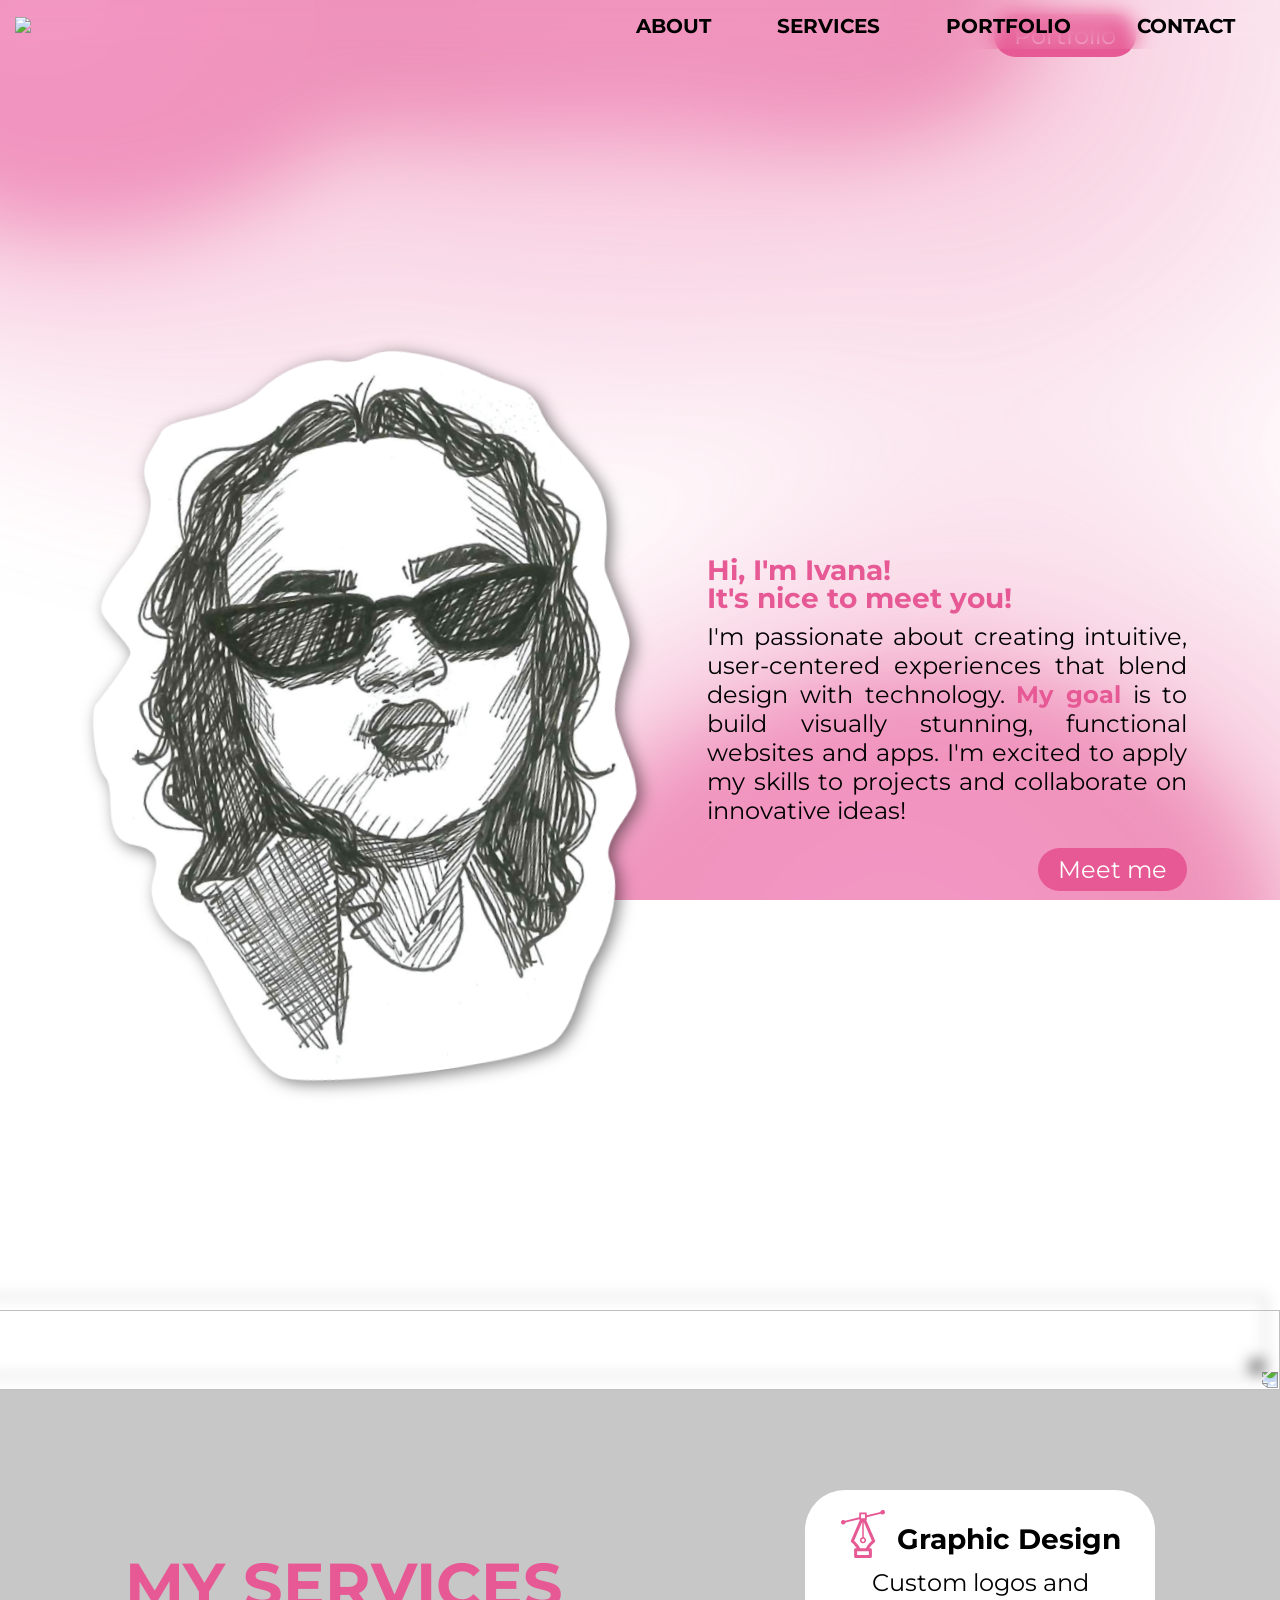
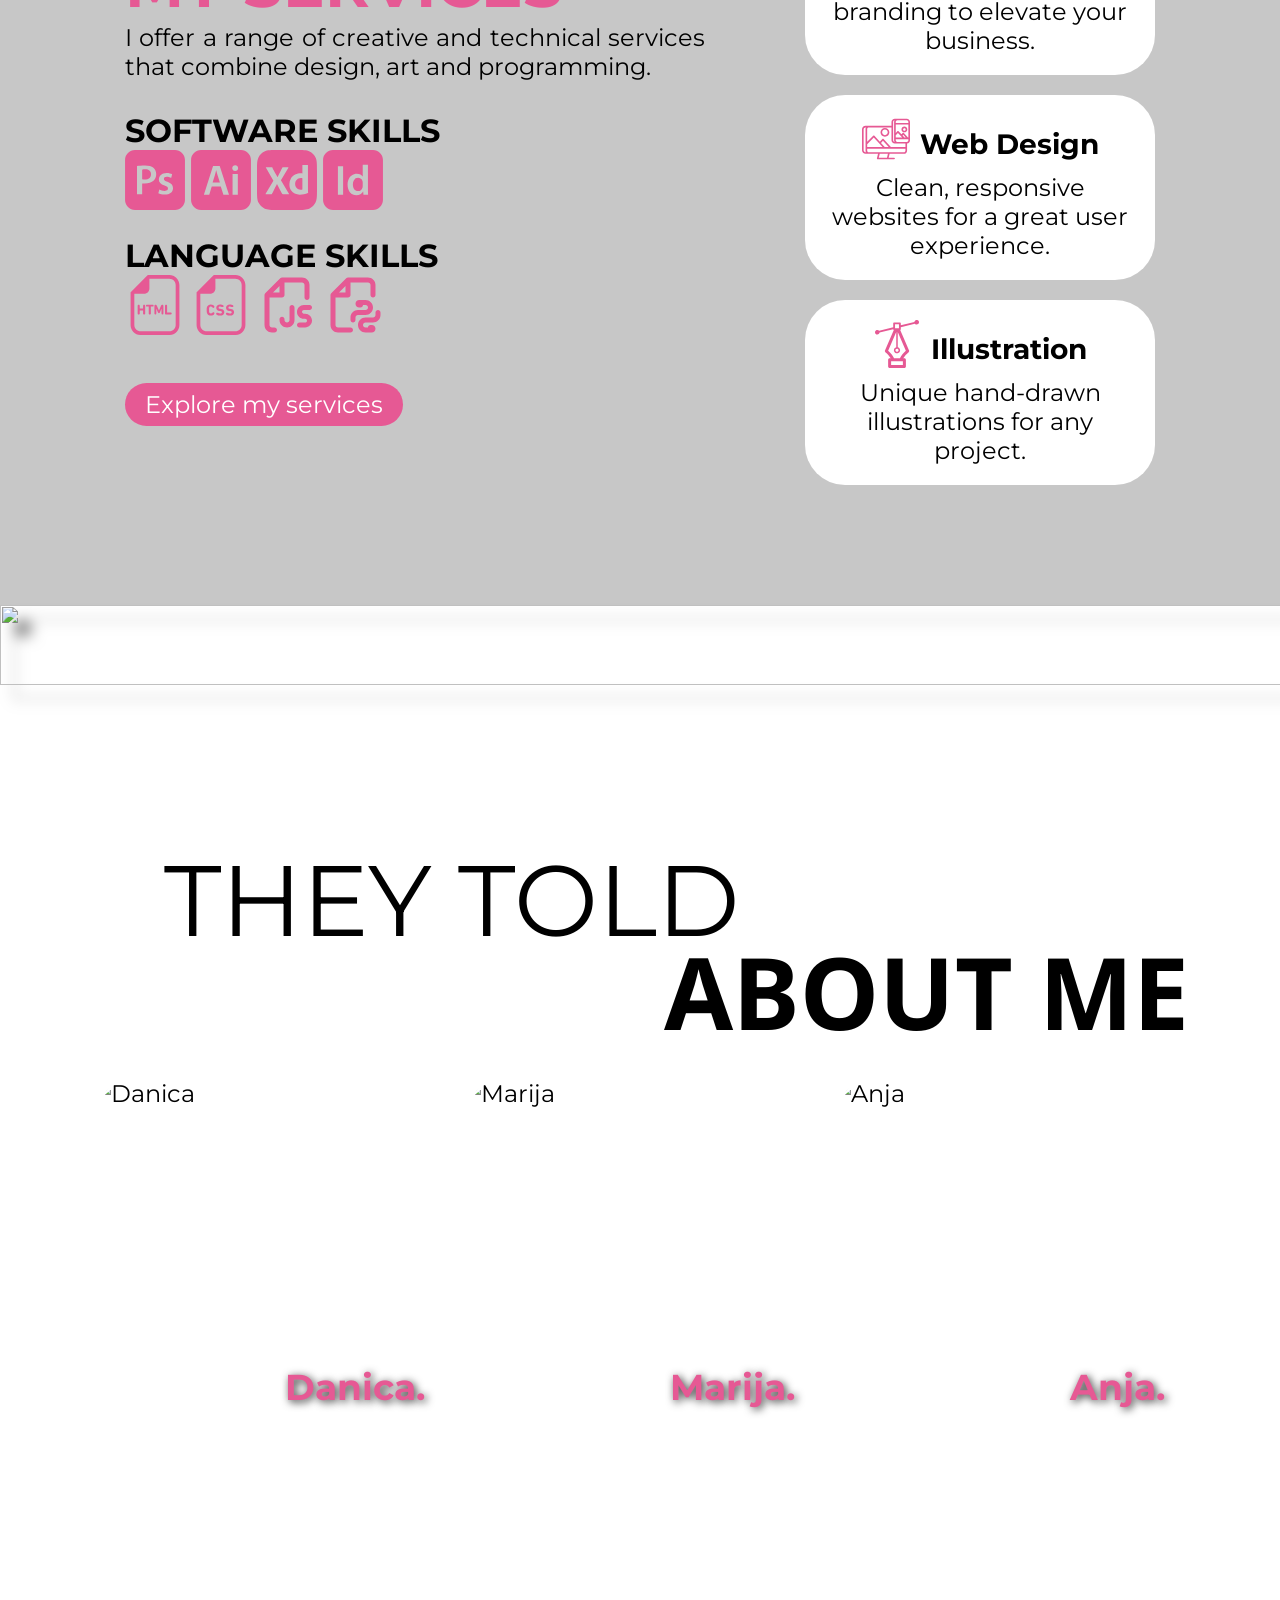
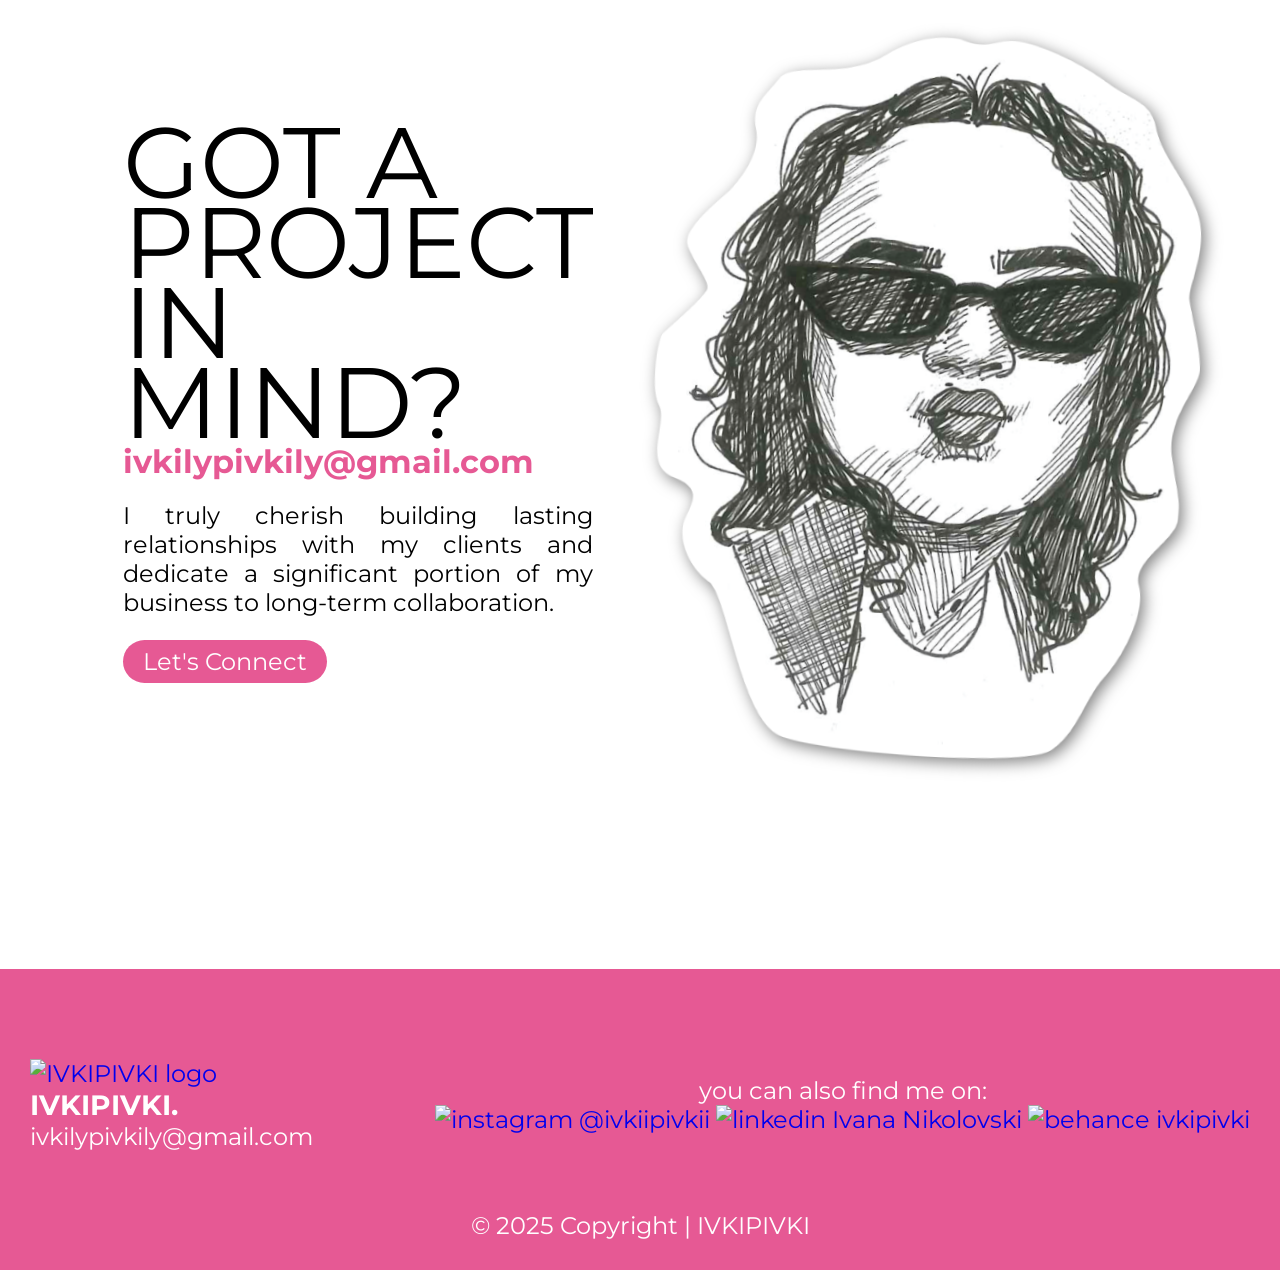
==== index.html @ 28e64dec "Initial commit" ====
<!DOCTYPE html>
<html lang="en">
    <head>
        <meta charset="UTF-8">
        <meta name="viewport" content="width=device-width, initial-scale=1.0">
        <title>IVKIPIVKI.</title>
        <link rel="icon" href="Slike/Logo/Logo1.png" type="image/x-icon">
        <link rel="stylesheet" type="text/css" href="style.css">
    </head>
    <body>
        <div class="gradient-bg">
            <svg xmlns="http://www.w3.org/2000/svg">
                <defs>
                    <filter id="goo">
                        <feGaussianBlur in="SourceGraphic" stdDeviation="10" result="blur"/>
                        <feColorMatrix in="blur" values="1 0 0 0 0  0 1 0 0 0  0 0 1 0 0  0 0 0 18 -8" result="goo"/>
                        <feBlend in="SourceGraphic" in2="goo"/>
                    </filter>
                </defs>
            </svg>
            <div class="gradients-container">
                <div class="g1"></div>
                <div class="g2"></div>
                <div class="g3"></div>
                <div class="g4"></div>
                <div class="interactive"></div>
            </div>
        </div>

        <header class="header-wrapper">
    <div class="header">
        <div class="header-logo">
            <a href="index.html"><img src="Slike/LOGO/Logo1.png"></a>
        </div>

        <nav>
            <div class="hide-wrapper">
                <a href="about.html">About</a>
                <a href="services.html">Services</a>
                <a href="portfolio.html">Portfolio</a>
                <a href="contact.html">Contact</a>
            </div>

            <button id="menu-button" onclick="showNav()">
                <img src="Slike/Icon/burger.svg">
            </button>

            <div class="menu" id="menu">
                <a href="about.html">About</a>
                <a href="services.html">Services</a>
                <a href="portfolio.html">Portfolio</a>
                <a href="contact.html">Contact</a>
            </div>
        </nav>
    </div>
</header>

        <main>
            <div id="hero-wrapper">
                <video autoplay muted playsinline src="Slike/HERO/ivkipivkiAnimacija.webm" id="desktopVideo"></video>
                <video autoplay muted playsinline src="Slike/HERO/MobVersion.webm" id="MobileVideo"></video>
                <div class="hero-text">
                    <p>Designer by day, debugger by night.<br>I make things look fabulous and work even better.</p>
                    <a href="portfolio.html" class="button">Portfolio</a>
                </div>
            </div>

            <div id="about-wrapper">
                <div class="about-image">
                    <img src="Slike/ivkipivki.png" alt="IVKIPIVKI illustration">
                </div>
                <div class="about-text-button">
                    <div class="about-text">
                        <h2>Hi, I'm Ivana!<br>It's nice to meet you!</h2>
                        <p>I'm passionate about creating intuitive, user-centered experiences that blend design with technology.
                            <b style="color:#E65994;">My goal</b> is to build visually stunning, functional websites and apps.
                            I'm excited to apply my skills to projects and collaborate on innovative ideas!</p>
                    </div>
                    <a href="about.html" class="button">Meet me</a>
                </div>
            </div>

            <div class="wave-top-wrapper">
                <div class="wave-top">
                    <img src="Slike/HOME/wave.svg">
                </div>
            </div>

            <div id="services-wrapper">
                <div class="services-description">
                    <div class="services-text">
                        <h2>My services</h2>
                        <p>I offer a range of creative and technical services that combine design, art and programming.</p>
                        <div class="Rwd-wrapper">
                            <div class="services-software">
                            <h3>Software skills</h3>
                                <img src="Slike/Icon/ps.svg" alt="Adobe Photoshop">
                                <img src="Slike/Icon/ai.svg" alt="Adobe Illustrator">
                                <img src="Slike/Icon/Xd.svg" alt="Adobe Xd">
                                <img src="Slike/Icon/indd.svg" alt="Adobe InDesign">
                            </div>
                            <div class="services-language"> 
                                <h3>Language skills</h3>
                                <img src="Slike/Icon/html.svg" alt="HTML5">
                                <img src="Slike/Icon/css.svg" alt="CSS3">
                                <img src="Slike/Icon/js.svg" alt="JavaScript">
                                <img src="Slike/Icon/py.svg" alt="Python">
                            </div>
                        </div>  
                        <br>
                        <a href="services.html" class="button">Explore my services</a>
                    </div>

                    <div class="services-cards">
                        <div class="services-item">
                            <div class="services-content">
                                <img src="Slike/Icon/pentool.svg" alt="Graphic Design">
                                <h3>Graphic Design</h3>
                            </div>
                            <p>Custom logos and branding to elevate your business.</p>
                        </div>

                        <div class="services-item">
                            <div class="services-content">
                                <img src="Slike/Icon/ui-ux.svg"  alt="WEB Design">
                                <h3>Web Design</h3>
                            </div>
                            <p>Clean, responsive websites for a great user experience.</p>
                        </div>

                        <div class="services-item">
                            <div class="services-content">
                                <img src="Slike/Icon/pentool.svg" alt="Illustrations">
                                <h3>Illustration</h3>
                            </div>
                            <p>Unique hand-drawn illustrations for any project.</p>
                        </div>
                    </div>
                </div>
            </div>

            <div class="wave-bottom-wrapper">
                <div class="wave-bottom">
                    <img src="Slike/HOME/wave.svg">
                </div>
            </div>        

            <div id="told-wrapper">
                    <h1>They told<br><span>about me</span></h1>
                    
                    <div class="told-card-container">
                        <div class="card">
                            <img src="Slike/HOME/told sekcija/Danica.jpg" alt="Danica">
                            <div class="card-text">
                                <p>Ivana has collaborated with me on various projects, and I can 
                                    confidently say that she is an equally wonderful artist and colleague. 
                                    She is talented and imaginative, always able to accurately read 
                                    a given situation and audience to present the best conceptual 
                                    solution, meeting all set criteria. From the very beginning, 
                                    she has been productive, flexible, and puncrual, and I would 
                                    highly recommend her as a partner to anyone!
                                </p>
                                <h2>Danica.</h2>
                            </div>
                        </div>

                        <div class="card">
                            <img src="Slike/HOME/told sekcija/Marija.jpg" alt="Marija">
                            <div class="card-text">
                                <p>Working with Ivana is an exceptional experience. Her ability to 
                                    clarify ideas, stay organized, and support the team at all 
                                    times has made the collaboration very productive and inspiring. 
                                    She is always ready to offer creative solutions and motivate 
                                    others to give their best. Her dedication and efficiency make 
                                    her an excellent partner for any project.
                                </p>
                                <h2>Marija.</h2>
                            </div>
                        </div>

                        <div class="card">
                            <img src="Slike/HOME/told sekcija/Anja.jpg" alt="Anja">
                            <div class="card-text">
                                <p>Working with Ivana is always a pleasure. Her creativity, expertise, 
                                    and ability to quickly solve challenges make her an invaluable member 
                                    of any team. Ivana is highly organized, efficient, and always brings 
                                    innovative ideas that enhance projects. Additionally, her team spirit 
                                    and positive energy make collaborating with her both enjoyable and 
                                    productive. I highly recommend her as a colleague and collaborator!
                                </p>
                                <h2>Anja.</h2>
                            </div>
                        </div>
                    </div>
                    
            </div>

            <div id="contact-wrapper">
                <div class="contact-text-button">
                    <div class="contact-text">
                        <h2>Got a<br> project in mind?</h2>
                        <h3>ivkilypivkily@gmail.com</h3>
                        <p>I truly cherish building lasting relationships with my clients and 
                        dedicate a significant portion of my business to long-term collaboration.
                        </p>
                    </div>
                    <a href="contact.html" class="button">Let's Connect</a>
                </div>
                <div class="contact-image">
                    <img src="Slike/ivkipivki.png" alt="IVKIPIVKI illustration">
                </div>
            </div>

        </main>
        
        <footer> 
            <div class="footer-wrapper">
                <div class="footer-contact"> 
                    <a href="index.html"><img src="Slike/LOGO/Logo2.png" alt="IVKIPIVKI logo"></a>
                    <h3>IVKIPIVKI.</h3>
                    <p>ivkilypivkily@gmail.com</p>
                </div>
                <div class="footer-social">
                    <p>you can also find me on:</p>
                    <a href="https://www.instagram.com/ivkiipivkii" target="_blank"><img src="Slike/FOOTER/ig.svg" alt="instagram @ivkiipivkii"></a>
                    <a href="https://www.linkedin.com/in/ivananikolovski" target="_blank"><img src="Slike/FOOTER/in.svg" alt="linkedin Ivana Nikolovski"></a>
                    <a href="https://www.behance.net/ivkipivki" target="_blank"><img src="Slike/FOOTER/behance.svg" alt='behance ivkipivki'></a>
                </div>
            </div>
            <p>&copy; 2025 Copyright | IVKIPIVKI</p>
        </footer>
        <script src="src/main.js"></script>
    </body>
</html>
---- style.css ----
*{
    padding: 0;
    margin: 0;
}

@font-face {
    font-family: Mont;
    src: url(Font/Montserrat/Montserrat-VariableFont_wght.ttf);
}

@font-face {
    font-family: Noto;
    src: url(Font/Noto_Sans/NotoSans-VariableFont_wdth\,wght.ttf);
}

a {
    text-decoration: none;
}

body {
    font-size: 1.5rem;
    font-family: Mont;
}

main, header, footer {
    z-index: 1;
}

.gradient-bg {
    z-index: -100;
}

:root {
  --primary-color: #ff4da6;
  --bg-color: #ffffff;
  --font-main: "Montserrat", sans-serif;
}


/* dimenzije */
#hero-wrapper, #about-wrapper, .services-description, #told-wrapper, #contact-wrapper, .footer-wrapper {
    max-width: 90vw;
    margin: 0 auto;
}

/* header - nav */
header {
    position: fixed;
    top: 0;
    left: 0;
    width: 100%;
    z-index: 1000;
    backdrop-filter: blur(10px);
}

.header {
    max-width: 1250px;
    margin: 0 auto;
    padding: 0.625rem;
    display: flex;
    justify-content: space-between;
    align-items: center;
    backdrop-filter: blur(10px);
}

.header-hidden {
    transform: translateY(-100%);
    transition: transform 0.3s ease;
}

.header-wrapper {
    transition: transform 0.3s ease;
}

nav a {
    color: black;
    font-size: 20px;
    font-weight: bold;
    text-transform: uppercase;
    padding: 0 30px;
    position: relative;
    cursor: pointer;
}

.hide-wrapper a::before {
    content: "";
    background-color: #E65994;
    position: absolute;
    left: 0;
    bottom: -0.3rem;
    height: 3px;
    width: 0;
    transition: 0.3s ease-in-out ;
}

.hide-wrapper a:hover::before {
    content: "";
    background-color: #E65994;
    position: absolute;
    left: 0;
    bottom: -0.3rem;
    height: 3px;
    width: 100%;
}

nav a:hover {
    color: #3e3e3e;
    font-style: italic;
}

header img, footer img {
    height: 70px;
}

.header-logo img:hover {
    content: url(Slike/LOGO/Logo1Hover.png);
}

#menu-button {
    display: none;
}

.menu {
    display: none;
    overflow: hidden;
    transition: height 0.3s ease;
}

/* SCROLL BAR */
::-webkit-scrollbar {
    width: 8px;
}

::-webkit-scrollbar-track {
    background: none;
}

::-webkit-scrollbar-thumb {
    background: #E65994;
    border-radius: 20px;
}

::-webkit-scrollbar-thumb:hover {
    background: #b64371;
}

/* BUTTONS */
.button:hover {
    color: black;
    border: 1px solid black;
    padding: 10px 25px;
    cursor: pointer;
    background-color: transparent;
}

.button {
    color: white;
    background-color: #E65994;
    padding: 7px 20px;
    border: 0;
    border-radius: 40px;
    font-size: 24px;
    transition: 0.2s;
}

/* HERO SEKCIJA */
#hero-wrapper {
    position: relative;
}

#desktopVideo {
    max-width: 100%;
    height: auto;
    display: block;
    margin: 0 auto;
}

.hero-text {
    position: absolute;
    max-width: 900px;
    text-align: right;
    font-size: 24px;
    bottom: 100px;
    right: 80px;
}

.hero-text p {
    margin-bottom: 30px;
}

#MobileVideo {
  display: none;
}

/* ABOUT AND CONTACT SEKCIJA */
#about-wrapper, #contact-wrapper {
    display: flex;
    height: 100vh;
    align-items: center;
    justify-content: center;
    margin: 120px auto;
}

.about-image, .contact-image {
    max-width: 700px;
    height: auto;
    margin-right: 40px;
    rotate: -8deg;
    filter: drop-shadow(4px 4px 8px rgba(0,0,0,0.5));
}

.about-image img, .contact-image img {
    height: 80vh;
}

.contact-image {
    margin-left: 60px;
    rotate: 3deg;
}

.about-text-button {
    text-align: right;
}

.contact-text-button {
    text-align: left;
    max-width: 500px;
    text-align: justify;
    margin-left: 80px;
}

.about-text {
    max-width: 480px;
    text-align: justify;
    margin-left: 30px;
}

.about-text h2 {
    color: #E65994;
    font-size: 28px;
    font-weight: bold;
    line-height: 1;
    margin-bottom: 10px;
}

.about-text p, .contact-text p {
    margin-bottom: 30px;
}

.contact-text h2 {
    font-size: 100px;
    line-height: 0.8;
    font-family: Mont;
    text-transform: uppercase;
    font-weight: normal;
}

.contact-text h3 {
    font-size: 32px;
    color: #E65994;
    font-weight: bold;
    margin-bottom: 20px;
}

/* SERVICES SEKCIJA */
#services-wrapper {
    margin: 0 auto;
    padding: 100px 0;
    background-color: #c7c7c7;
}

.services-description {
    display: flex;
    justify-content: center;
    text-align: center;
    align-items: center;
}

.services-content img {
    height: 48px;
    width: auto;
    margin-right: 10px;
    margin-bottom: 10px;
}

.services-content {
    display: flex;
    justify-content: center;
    align-items: center;
    text-align: center;
}

.services-text, .services-cards {
    max-width: 580px;
}

.services-item {
    background-color: white;
    border-radius: 40px;
    margin-bottom: 20px;
    width: 350px;
    padding: 20px 0;
    margin-left: 100px;
}

.services-item p, .services-content {
    width: 300px;
    margin: 0 auto;
}

.services-text h2 {
    color: #E65994;
    font-size: 62px;
    font-weight: bold;
    text-transform: uppercase;
}

.services-text p {
    font-size: 24px;
    margin-bottom: 30px;
    text-align: justify;
}

.services-text h3 {
    font-size: 32px;
    text-transform: uppercase;
}

.services-text img {
    height: 60px;
    width: auto;
}

.services-software, .services-language {
    margin-bottom: 20px;
}

.services-text {
    text-align: left;
    margin-bottom: 30px;
}

/* WAVES */
.wave-top-wrapper {
    position: relative;
    filter: drop-shadow(-14px -14px 7px rgba(0,0,0,0.5));
    padding-top: 100px;
}

.wave-bottom-wrapper {
    position: relative;
    filter: drop-shadow(14px 14px 7px rgba(0,0,0,0.5));
}

.wave-top {
    position: absolute;
    bottom: 0;
    left: 0;
    width: 100%;
    overflow: hidden;
    line-height: 0;
    transform: rotate(180deg);
}

.wave-bottom {
    position: absolute;
    top: 0;
    left: 0;
    width: 100%;
    overflow: hidden;
    line-height: 0;
}

.wave-top img, .wave-bottom img {
    position: relative;
    display: block;
    width: calc(100% + 1.3px);
    height: 80px;
}

/* TOLD SEKCIJA*/
#told-wrapper h1 {
    font-family: Mont;
    font-weight: normal;
    font-size: 100px;
    line-height: 0.905;
    text-transform: uppercase;
    margin-bottom: 40px;
    margin-left: 100px;
    margin-top: 250px;
}

#told-wrapper span {
    font-weight: bold;
    font-family: Noto;
    margin-left: 500px;
}

#told-wrapper {
    justify-content: center;
    align-items: center;
}

.told-card-container {
    display: flex;
    justify-content: center;
    align-items: center;
    gap: 20px;
}

.card img {
    height: 100%;
    width: 100%;
    object-fit: cover;
    transition: 0.5s ease;
}

.card {
    position: relative;
    overflow: hidden;
    height: 350px;
    width: 350px;
    border-radius: 40px;
}

.card-text {
    position: absolute;
    inset: 0;
    display: flex;
    flex-direction: column;
    justify-content: center;
    align-items: center;
    color: white;
    z-index: 2;
}

.card-text h2 {
    position: absolute;
    bottom: 20px;
    font-size: 36px;
    right: 20px;
    opacity: 1;
    transition: 0.5s ease;
    color: #E65994;
    font-weight: bold;
    text-shadow: 2px 2px 8px rgba(0,0,0,0.8);
}

.card-text p {
    opacity: 0;
    transition: 0.5s ease;
    font-size: 18px;
    padding: 30px;
    text-align: justify;
    line-height: 1;
}

.card:hover img {
    filter: blur(30px) brightness(0.5);
    transform: scale(1.05);
}

.card::after {
    content: "";
    position: absolute;
    inset: 0;
    background: rgba(255, 105, 180, 0.4);
    backdrop-filter: blur(30px);
    opacity: 0;
    transition: 0.5s ease;
    z-index: 1;
}

.card:hover::after {
    opacity: 1;
}

.card:hover .card-text {
    opacity: 1;
}

.card:hover .card-text p {
    opacity: 1;
}

.card:hover .card-text h2 {
    opacity: 0;
}

/* FOOTER */
footer {
    text-align: center;
    background-color: #E65994;
    color: white;
    padding: 30px;
    font-size: 24px;
}

.footer-wrapper {
    display: flex;
    justify-content: space-between;
    align-items: center;
    max-width: 1250px;
    margin: 60px auto;
}

.footer-contact {
    text-align: left;
}

.footer-contact img:hover {
    content: url(Slike/LOGO/Logo2Hover.png);
}

.footer-social img {
    width: 58px;
}


/* ABOUT PAGE */
#aboutpage {
    text-align: center;
    margin: 0 auto;
}

#about-hero-wrapper {
    position: relative;
    height: 580px;

    background-image: url("Slike/ABOUT/AboutCover.jpg");
    background-size: cover;
    background-position: center;
    background-repeat: no-repeat;
}

.about-hero-text {
    position: absolute;
    bottom: -105px;
    left: 15%;
    padding: 0 20px;
    text-align: left;
    font-size: 80px;
    text-transform: uppercase;
    font-family: Mont;
    line-height: 0.8;
    color: black;
    font-weight: bold;
}

.about-hero-text span {
    font-weight: 400;
    font-size: 120px;
    color: white;
    background-color: rgba(255, 105, 180, 0.4);
}

.width-text {
    width: 100%;
}

#about-main-content {
    height: 80vh;
    width: 1000px;
    margin: 0 auto;
    margin-top: 250px;
    text-align: left;
}

#about-main-content p {
    margin-bottom: 40px;
}

#about-main-content h2 {
    color: #E65994;
}

.about-background-wrapper {
    position: relative;
    background-color: #c7c7c7;
    border-top-left-radius: 160px;
    border-top-right-radius: 160px;
    filter: drop-shadow(0px -4px 10px rgba(0,0,0,0.5));
    z-index: -1;
    height: 100vh;
}

#about-funfact-wrapper>img {
    position: relative;
    bottom: 100px;
    left: 800px;
    height: 400px;
    transform: rotate(5deg);
    filter: drop-shadow(2px -2px 6px rgba(0,0,0,0.5));
}

#about-funfact-wrapper {
    width: 1000px;
    margin: 0 auto;
    text-align: left;
}

.about-text-list {
    position: relative;
    bottom: 350px;
    left: 0;
}

.funfacts-list {
    color: white;
    text-align: left;
    width: 1000px;
    margin: 0 auto;
    font-size: 28px;
    padding-bottom: 50px;
    margin-top: 100px;
}

.funfacts-list>ul li::marker {
    color: #E65994;
    font-size: 30px;
}

.funfacts-list h2 {
    font-size: 40px;
}

.funfacts-list>ul {
    padding-left: 30px;
}

#about-funfact-wrapper p {
    padding-bottom: 10px;
}

#about-funfact-wrapper:last-child {
    padding-bottom: 80px;
}

/* SERVICES PAGE */
.Usluge-wrapper {
    display: flex;
    flex-direction: column;
    height: 100vh;
    justify-content: center;
    margin: 0 auto;
    align-items: center;
}

.Usluge-wrapper .button {
    margin-top: 50px;
    margin-bottom: 90px;
}

.Usluge-wrapper h1 {
    text-align: center;
    color: #e65994;
    margin-bottom: 30px;
    font-size: 32px;
    line-height: 1;
    margin-top: 120px;
}

.servicespage-wrapper {
  max-width: 60%;
  margin: 0 auto;
  background-color: #c7c7c7;
  border-radius: 25px;
  padding: 40px;
}

.service input {
  display: none;
}

.service {
  border-bottom: 2.5px solid #E65994;
  padding: 10px 0;
  position: relative;
}

.service-name {
  display: block;
  font-weight: bold;
  font-size: 28px;
  cursor: pointer;
}

.service-name span {
  display: inline-block;
}

.servicespage-content {
  max-height: 0;
  overflow: hidden;
  transition: max-height 0.5s ease, padding 0.3s ease;
  padding: 0;
}

.servicespage-content p {
    margin: 20px;
    text-align: justify;
}

.service input:checked ~ .servicespage-content {
  max-height: 600px;
  padding-top: 20px;
  padding-bottom: 20px;
}

.services-lists {
    justify-content: center;
    align-items: center;
    text-align: center;
    margin-bottom: 120px;
}

.Lista {
    text-align: left;
    width: 90vw;
    margin: 0 auto;
    margin-bottom: 30px;
}

.Lista li {
  width: 60%;
  margin: 0 auto;
}

.nobullet {
    list-style-type: none;
    margin-bottom: 20px;
    font-size: 24px;
}

.Lista li:nth-child(odd) {
    font-weight: bold;
    font-size: 24px;
}

ul li::marker {
  color: #E65994;
  font-size: 30px;
}

.rwd-services>h1 {
    font-size: 70px;
    text-transform: uppercase;
    line-height: 0.905;
    font-family: Mont;
    font-weight: normal;
    margin-bottom: 30px;
    text-align: left;
    margin-left: 350px;
}

.rwd-services>h1>span {
    font-weight: 600;
    color: #E65994;
    font-size: 60px;
    margin-left: 150px;
}


/* PORTFOLIO PAGE */
.Portfolio-wrapper {
  width: 100%;
  height: 110vh;
  display: flex;
  align-items: center;
  justify-content: center;
}

.portfolio-container {
  height: 500px;
  display: flex;
  flex-wrap: nowrap;
  justify-content: start;
}

.project {
  width: 100px;
  backdrop-filter: blur(10px);
  cursor: pointer;
  overflow: hidden;
  border-radius: 30px;
  margin: 0 10px;
  display: flex;
  align-items: flex-end;
  transition: .6s ease;
  box-shadow: 0px 10px 30px -5px rgba(0,0,0,0.8);
  position: relative;
}

.project::before {
  content: "";
  position: absolute;
  top: 0; left: 0; right: 0; bottom: 0;
  background-position: left;
  background-repeat: no-repeat;
  background-size: auto 100%;
  filter: grayscale(100%);
  transition: filter 0.6s ease, transform 1s ease;
  z-index: 0;
}

input:checked + label {
  width: 800px;
}

input:checked + label::before {
  filter: grayscale(0%);
  transform: scale(1.1);
  transform-origin: left center; 
}

.project > * {
  position: relative;
  z-index: 1;
}

.row {
  display: flex;
  flex-wrap: nowrap;
  align-items: center;
  gap: 15px;
  margin-bottom: -20px;
}

.icon {
  background: white;
  border-radius: 50%;
  width: 50px;
  height: 50px;
  padding: 10px;
  display: flex;
  justify-content: center;
  align-items: center;
  margin-left: 15px;
  margin-bottom: 30px;
  box-shadow: 0px 4px 6px -3px rgba(0,0,0,0.8);
  z-index: 2;
}

.description {
  display: flex;
  justify-content: center;
  flex-direction: column;
  overflow: hidden;
  width: 400px;
  opacity: 0;
  transform: translateY(30px);
  transition-delay: .3s;
  transition: all .3s ease;
  margin-left: -50px;
  z-index: 1;
  height: 50px;
  font-size: 28px;
  text-align: center !important;
}

.description h1 {
  text-transform: uppercase;
  font-size: 26px;
  font-weight: 1000;
  background-color: white;
  border-radius: 20px;
  text-align: center;
  width: 350px;
}

.column {
  display: flex;
  justify-content: center;
  align-items: center !important;
  max-height: 500px;
  font-size: 18px;
  line-height: 1;
  margin: 50px 30px;
  box-sizing: border-box;
  text-align: justify;
}

input:checked[type='checkbox'] + label .description {
  opacity: 1 !important;
  transform: translateY(0) !important;
}

input[type='checkbox'] {
  display: none;
}

.project[for="p1"]::before { background-image: url('slike/PORTFOLIO/Fratelli.png');}
.project[for="p2"]::before { background-image: url('slike/PORTFOLIO/Stoned.png'); }
.project[for="p3"]::before { background-image: url('slike/PORTFOLIO/Grafijada.png'); }
.project[for="p4"]::before { background-image: url('slike/PORTFOLIO/GRID.png'); }
.project[for="p5"]::before { background-image: url('slike/PORTFOLIO/NZZ.png'); }
.project[for="p6"]::before { background-image: url('slike/PORTFOLIO/Hand-drawn.png'); }

.portfolio-dugme {
    display: flex;
    justify-content: center;
    align-items: center;
    margin-top: -90px;
    margin-bottom: 100px;
    height: 100px;
}


/* GRADIJENT POZADINA */
@keyframes moveInCircle {
  0% { transform: rotate(0deg); }
  50% { transform: rotate(180deg); }
  100% { transform: rotate(360deg); }
}

@keyframes moveVertical {
  0% { transform: translateY(-50%); }
  50% { transform: translateY(50%); }
  100% { transform: translateY(-50%); }
}

@keyframes moveHorizontal {
  0% { transform: translateX(-50%) translateY(-10%); }
  50% { transform: translateX(50%) translateY(10%); }
  100% { transform: translateX(-50%) translateY(-10%); }
}

.gradient-bg {
  width: 100vw;
  height: 100vh;
  position: fixed;
  overflow: hidden;
  top: 0;
  left: 0;
  z-index: -1000;
}

.gradient-bg svg {
  position: fixed;
  top: 0;
  left: 0;
  width: 0;
  height: 0;
}

.gradient-bg .gradients-container {
  filter: url(#goo) blur(40px);
  width: 100%;
  height: 100%;
}

.gradient-bg .g1 {
  position: absolute;
  background: radial-gradient(circle at center, rgba(238, 145, 184, 0.8) 0%, rgba(230, 89, 148 ,0) 60%) no-repeat;
  mix-blend-mode: hard-light;
  width: 1300px;
  height: 1300px;
  top: 300px;
  left: 400px;
  animation: moveHorizontal 20s linear infinite;
  opacity: 1;
}

.gradient-bg .g2 {
  position: absolute;
  background: radial-gradient(circle at center, rgba(238, 145, 184,0.8) 0%, rgba(230, 89, 148 ,0) 60%) no-repeat;
  mix-blend-mode: hard-light;
  width: 1300px;
  height: 1300px;
  top: 400px;
  right: -100px;
  animation: moveVertical 15s linear infinite;
  opacity: 1;
}

.gradient-bg .g3 {
  position: absolute;
  background: radial-gradient(circle at center, rgba(238, 145, 184,0.8) 0%, rgba(230, 89, 148 ,0) 60%) no-repeat;
  mix-blend-mode: hard-light;
  width: 1490px;
  height: 1400px;
  top: -680px;
  right:-400px;
  animation: moveHorizontal 20s ease infinite;
  opacity: 0.7;
}

.gradient-bg .g4 {
  position: absolute;
  background: radial-gradient(circle at center, rgba(238, 145, 184, 0.8) 0%, rgba(230, 89, 148 ,0) 60%) no-repeat;
  mix-blend-mode: hard-light;
  width: 1800px;
  height: 1800px;
  top: -1080px;
  left: -650px;
  transform-origin: -60px 40px;
  animation: moveInCircle 20s linear infinite;
  opacity: 1;
}

.gradient-bg .interactive {
  position: absolute;
  width: 900px;
  height: 900px;
  top: 0;
  left: 0;
  background: radial-gradient(circle at center, rgba(238, 145, 184,0.8) 0%, rgba(230, 89, 148,0) 60%) no-repeat;
  mix-blend-mode: hard-light;
  opacity: 0.7;
  pointer-events: none;
  transform: translate(-50%, -50%);
}


/* CONTACT PAGE */
.contactpage-maincontent {
    height: 100vh;
    display: flex;
    flex-direction: column;
    margin: 0 auto;
    padding: 10px;
    align-items: center;
    text-align: center;
    justify-content: center;
}

.contactpage-maincontent h1 {
    font-family: Mont;
    font-size: 120px;
    font-weight: bold;
    line-height: 1;
    text-align: left;
    margin-bottom: 30px;
}

.contactpage-maincontent span {
    font-size: 140px;
    background-color: rgba(230, 89, 148, 0.3);
    border-left: #E65994 15px solid;
    border-right: #E65994 15px solid;
    padding: 0 20px;
}

main > img {
    display: block;
    margin: 0 auto;
    margin-top: -90px;
}

.contactpage-maincontent p {
    font-size: 24px;
    width: 1080px;
}

.forma {
    height: 100vh;
    display: flex;
    justify-content: center;
    text-align: right;
    align-items: center;
    gap: 80px;
    margin: 120px auto;
}

input, textarea {
    display: block;
    width: 480px;
    padding: 10px;
    margin: 30px 0;
    border: none;
    border-bottom: 5px solid #e65994;
    background: transparent;
    outline: none;
    font-size: 24px;
    resize: none;
    font-family: Mont;
}

form>button, .popup>button {
    background-color: transparent;
}

.forma>img {
    height: 78vh;
    rotate: 3deg;
    filter: drop-shadow(4px 4px 8px rgba(0,0,0,0.5));
}

.contact-form {
    height: 580px;
}

/* POPUP */
.popup {
    width: 300px;
    height: 300px;
    backdrop-filter: blur(50px);
    border-radius: 46px;
    padding: 0 40px 40px;
    position: fixed;
    top: 50%;
    left: 50%;
    transform: translate(-50%,-50%) scale(0.1);
    visibility: hidden;
    transition: transform 0.4s;
    z-index: 100;
    text-align: center;
}

.popup img {
    width: 100px;
    margin-top: -60px;
    filter: drop-shadow(0 2px 5px rgba(0,0,0,0.5));
}

.popup h2 {
    margin-top: 50px;
}

.popup p {
    margin-bottom: 30px;
}

.overlay {
    position: fixed;
    top: 0;
    left: 0;
    width: 100%;
    height: 100%;
    background: rgba(255, 255, 255, 0.3);
    visibility: hidden;
    opacity: 0;
    transition: opacity 0.4s;
    z-index: 99;
}

.open-popup {
    top: 50%;
    visibility: visible;
    transform: translate(-50%,-50%) scale(1);
}

.show-overlay {
    visibility: visible;
    opacity: 1;
}

/* MANJI EKRAN */
@media screen and (max-width: 1250px) {
  body {
    font-size: 20px;
  }

  .header {
    max-width: 90%;
    padding: 5px 15px;
  }

  nav a {
    font-size: 18px;
    padding: 0 15px;
  }

  /* HERO SEKCIJA */
  #hero-wrapper {
    height: 70vh;
  }

  .hero-text {
    font-size: 24px;
    top: 480px;
    right: 10px;
    text-align: right;
  }

  #desktopVideo {
    position: relative;
    top: 40px;
  }

  /* ABOUT I CONTACT */
  #about-wrapper, #contact-wrapper {
    height: 100vh;
    margin: 60px auto;
  }

  .about-image img, .contact-image img {
    height: 65vh;
    margin-top: 90px;
  }

  .about-text h2 {
    margin-top: 100px;
    font-size: 28px;
    text-align: left;
  }

  .about-text p {
    text-align: justify;
    width: 400px;
    line-height: 1.2;
    padding-right: 20px;
    margin-bottom: 12px;
  }

  .contact-text h3{
    text-align: left;
    font-size: 32px;
  }

  .contact-text h2 {
    font-size: 90px;
    text-align: left;
    margin-top: 120px;
  }

  .contact-text p {
    width: 400px;
    text-align: justify;
    line-height: 1.2;
  }

  /* SERVICES SEKCIJA */
  .services-text h2 {
    font-size: 50px;
  }

  .services-text p {
    font-size: 20px;
    width: 400px;
  }

  /* TOLD SEKCIJA */
  #told-wrapper h1 {
    font-size: 90px;
    margin-left: -270px;
    text-align: center;
    margin-bottom: 10px;
    margin-top: 160px;
  }

  #told-wrapper span {
    margin-left: 550px;
    margin-bottom: 30px;
  }

  /* FOOTER */
  .footer-wrapper {
    width: 87vw;
  }

  /* ABOUT PAGE */
  .about-hero-text {
    font-size: 70px;
    top: 480px;
    left: 70px;
  }

  .about-hero-text span {
    font-size: 100px;
    left: 70px;
  }

  #about-main-content {
    width: 830px;
  }

  #about-funfact-wrapper>img {
      left: 400px;
      height: 300px;
  }

  #about-funfact-wrapper {
      width: 500px;
      margin: 0 auto;
  }

  .funfacts-list {
      width: 900px;
      font-size: 22px;
      margin-top: 180px;
  }

  .about-text-list {
    align-items: center;
    margin: 0 auto;
    width: 850px;
    margin-left: -150px;
  }

  .about-background-wrapper {
    height: 75vh;
  }

  /* SERVICES PAGE */
  .rwd-services>h1 {
    font-size: 50px;
    margin-left: 180px;
  }

  .rwd-services>h1>span {
    font-size: 50px;
    margin-left: 120px;
  }

  .Lista li {
    width: 80%;
    margin: 0 auto;
  }

  /* PORTFOLIO PAGE */
  .project {
    width: 100px;
    border-radius: 30px;
    margin: 0 10px;
  }

  input:checked + label {
    width: 600px;
  }

  .description {
    width: 250px;
    margin-left: -20px;
    height: 50px;
    font-size: 20px;
  }

.description h1 {
  font-size: 24px;
  padding: 5px;
  width: 250px;
}

.column {
    max-height: 300px;
    font-size: 16px;
    margin-bottom: 80px;
  }

  .project::before {
    top: 0; left: 0; right: 0; bottom: 0;
    background-size: auto 80%;
  }

}


/* TABLET */
@media screen and (max-width: 900px) {
  body {
    font-size: 18px;
  }

  /* BUTTONS */
  .button {
      font-size: 18px;
      padding: 9px 17px;
  }

  .button:hover {
      padding: 11px 20px;
  }

  /* HERO SEKCIJA */
  .hero-text {
    font-size: 20px;
  }

  #desktopVideo {
    top: 100px;
  }

  /* ABOUT I CONTACT */
  .about-image img, .contact-image img {
    height: 50vh;
    margin-top: 90px;
  }

  .about-text h2 {
    font-size: 26px;
  }

  .about-text p {
    width: 100%;
    margin-bottom: 30px;
  }

  .contact-text h3{
    font-size: 26px;
  }

  .contact-text h2 {
    font-size: 72px;
  }

  .contact-text p {
    width: 350px;
  }

  /* SERVICES SEKCIJA */
  #services-wrapper {
    height: 100vh;
  }

  .services-description {
    flex-direction: column;
  }

  .services-text {
    text-align: center;
  }

  .services-text h2 {
    font-size: 45px;
    text-align: center;
  }

  .services-text p {
    font-size: 18px;
    text-align: center;
    width: 600px;
  }

  .Rwd-wrapper {
    display: flex;
    gap: 60px;
    margin-bottom: -20px;
  }

  .services-text h3 {
    font-size: 24px;
  }

  .services-text img {
    height: 48px;
    padding-bottom: 10px;
  }

  .services-item {
    width: 140%;
    margin-left: -50px;
  }

  .services-lists {
    margin: 0 auto;
    height: 80vh;
  }

  /* TOLD SEKCIJA */
  #told-wrapper {
    height: 120vh;
  }

  .told-card-container {
    flex-direction: column;
  }

  #told-wrapper h1 {
    font-size: 81px;
    margin-left: -50px;
    text-align: center;
    margin-bottom: 10px;
    margin-top: 160px;
  }

  #told-wrapper span {
    margin-left: 120px;
    display: block;
    text-align: center;
  }

  .card {
    width: 70%;
    height: 270px;
  }

  .card-text p {
    font-size: 18px;
  }

  /* FOOTER */
  .footer-wrapper {
    width: 85vw;
    flex-direction: column;
    gap: 30px;
  }

  .footer-contact, .footer-social {
    text-align: center;
    font-size: 20px;
  }

  .footer-social img {
    height: 60px;
  }

  footer>p {
    font-size: 18px;
  }

  /* ABOUT PAGE */
  .about-hero-text {
    font-size: 50px;
    top: 500px;
  }

  .about-hero-text span {
    font-size: 70px;
  }

  #about-main-content {
      width: 700px;
      margin-top: 140px;
  }

  #about-funfact-wrapper>img {
      left: 500px;
      height: 190px;
  }

  #about-funfact-wrapper {
      width: 700px;
      align-items: center;  
    }

  .about-text-list {
    width: 100vw;
  }
  .rwd-about {
    margin-left: 150px;
  } 

  .funfacts-list {
    width: 700px;
    font-size: 20px;
    margin-top: 250px;
    margin-left: 150px;
  }

  .funfacts-list h2 {
      font-size: 22px;
  }

  .about-text-list p {
    width: 700px;
  }

  .about-background-wrapper {
    height: 75vh;
  }

  /* SERVICES PAGE */
  .rwd-services>h1 {
    margin-left: 120px;
    font-size: 38px;
    margin-top: 40px;
  }

  .rwd-services>h1>span {
    font-size: 38px;
    margin-left: 50px;
  }

  .rwd-services {
    width: 80vw;
  }

  .Lista li {
    font-size: 20px;
    width: 80%;
    margin: 0 auto;
  }

  .rwd-list {
    margin: 0 auto;
  }

  /* PORTFOLIO PAGE */
  .Portfolio-wrapper {
    margin-top: 70px;
  }

  .portfolio-container {
    flex-direction: column;
    height: 650px;
    align-items: center;
  }

  .project {
    width: 90%;
    height: 250px;
    margin: 10px 0;
  }

  .project::before {
    background-size: auto 110%;
    background-position: right;
    right: 50px;
  }
  
  input:checked + label {
    height: 400%;
    width: 90%;
  }

  .portfolio-container:last-child {
    margin-bottom: 80px;
  }

  .column {
    left: -320px;
  }

  /* CONTACT PAGE */
  .contactpage-maincontent h1, .contactpage-maincontent span {
    font-size: 90px;
  }

  .contactpage-maincontent p {
    font-size: 20px;
    width: 700px;
  }

  .forma {
    height: 70vh;
    margin-top: 150px;
  }

  input, textarea {
    width: 340px;
    border-bottom: 4px solid #e65994;
    font-size: 20px;
  }

  .forma>img {
    height: 58vh;
    margin-top: -90px;
  }

  .contact-form {
    height: 480px;
  }

  /* POPUP */
  .popup {
    width: 180px;
    height: 180px;
  }

  .popup h2 {
    margin-top: 30px;
  }

  .popup p {
    margin-bottom: 50px;
  }
}

/* TELEFON VERZIJA */
@media screen and (max-width: 750px) {
  body {
    font-size: 15px;
  }

  /* HEADER HAMBURGER */
  .hide-wrapper {
    display: none;
  }

  #menu-button {
    display: block;
    background: none;
    border: none;
    cursor: pointer;
    z-index: 1001;
  }

  #menu-button svg {
    color: #E65994;
  }

  .menu {
    display: block; 
    background-color: #E65994;
    position: absolute;
    top: 100%;
    left: 0;
    width: 100%;
    text-align: center;
  }

  .menu a {
    display: block;
    padding: 10px 0;
    font-size: 1.2rem;
    color: white;
  }

  .menu a:hover {
    text-transform: italic;
    color: #3e3e3e;
  }

  /* BUTTONS */
  .button {
      font-size: 16px;
      padding: 7px 15px;
  }

  .button:hover {
      padding: 9px 18px;
  }

  /* HERO SEKCIJA */
  #hero-wrapper {
    height: 90vh;
  }

  #desktopVideo {
    display: none;
  }

  #MobileVideo {
    position: relative;
    display: block;
    width: 100%;
    top: -70px;
  }

  .hero-text {
    font-size: 16px;
    top: 460px;
    right: 10px;
    text-align: right;
  }

  /* ABOUT I CONTACT */
  #about-wrapper, #contact-wrapper {
    display: flex;
    flex-direction: row;
    height: 65vh;
    width: 100vw;
  }

  #contact-wrapper {
    margin-top: 50px;
  }

  .about-image img, .contact-image img {
    height: 35vh;
  }

  .about-image img {
    position: relative;
    left: 30px;
  }

  .contact-image img {
    position: relative;
    right: 40px;
  }

  .about-text h2 {
    font-size: 20px;
    text-align: left;
  }

  .about-text p {
    text-align: justify;
    width: 250px;
    line-height: 1.2;
    padding-right: 10px;
    margin-bottom: 10px;
    right: 10px;
  }

  .contact-text h3{
    text-align: left;
    font-size: 20px;
    padding-left: 16px;
  }

  .contact-text h2 {
    font-size: 48px;
    text-align: left;
    padding-left: 10px;
  }

  .contact-text p {
    width: 250px;
    text-align: justify;
    line-height: 1.2;
    padding-left: 20px;
    margin-bottom: 30px;
  }

  .contact-text-button a {
    position: relative;
    left: 15px;
  }

  /* SERVICES SEKCIJA */
  .services-text h2 {
    font-size: 32px;
  }

  .services-text p {
    font-size: 16px;
    width: 400px;
  }

  .Rwd-wrapper {
    gap: 40px;
    margin-bottom: -12px;
  }

  .services-text h3 {
    font-size: 18px;
  }

  .services-text img {
    height: 36px;
  }

  .services-item {
    width: 130%;
  }

  /* TOLD SEKCIJA */
  #told-wrapper {
    height: 100vh;
  }

  #told-wrapper h1 {
    font-size: 72px;
  }

  .card {
    width: 90%;
    height: 200px;
  }

  .card-text p {
    font-size: 15px;
  }

  /* FOOTER */
  .footer-contact, .footer-social {
    font-size: 18px;
  }

  .footer-social img {
    height: 55px;
  }

  footer>p {
    font-size: 16px;
  }

  /* ABOUT PAGE */
  .about-hero-text {
    font-size: 50px;
    top: 500px;
    left: 0;
  }

  .about-hero-text span {
    font-size: 80px;
    left: 0;
  }

  #about-main-content {
      width: 500px;
      height: 70vh;
  }

  #about-funfact-wrapper>img {
      left: 350px;
      height: 190px;
  }

  #about-funfact-wrapper {
      width: 500px;
  }

  .funfacts-list {
      width: 500px;
      font-size: 18px;
      margin-top: 250px;
  }

  .funfacts-list>ul li::marker {
      font-size: 20px;
  }

  .funfacts-list h2 {
      font-size: 24px;
  }

  .about-text-list p {
    width: 75vw;
  }

  .about-background-wrapper {
    height: 65vh;
  }

  /* SERVICES PAGE */
  .Usluge-wrapper>h1 {
    font-size: 22px;
    width: 100vw;
  }

  .rwd-services, .servicespage-wrapper {
    margin: 0 auto;
    width: 100vw;
  }

  .services-lists {
    height: 70vh;
    justify-content: center;
  }

  .rwd-services h1, .rwd-services>h1>span {
    font-size: 28px;
  }

  .Lista li {
    font-size: 16px;
    width: 60%;
  }

  .Usluge-wrapper {
    width: 100vw;
  }
  
  /* PORTFOLIO PAGE */
  .project {
    width: 80%;
  }

  .column {
    font-size: 14px;
    margin: 100px 0;
    margin-left: 20px;
    margin-right: -30px;
    line-height: 0.85;
    z-index: -4;
  }

  .project::before {
    background-size: auto 90%;
    right: 30px;
  }


  /* CONTACT PAGE */
  .contactpage-maincontent h1 {
    font-size: 48px;
    text-align: center;
  }

  .contactpage-maincontent span {
    font-size: 60px;
    padding: 5px;
  }

  .contactpage-maincontent p {
    width: 90%;
    font-size: 16px;
    margin: 0 auto;
  }

  .forma {
    flex-direction: column;
    gap: 20px;
    width: 100%;
  }

  input, textarea {
    width: 90%;
  }

  .forma>img {
    display: none;
  }

  /* CONTACT PAGE */
  .contactpage-maincontent h1, .contactpage-maincontent span {
    font-size: 60px;
  }

  .contactpage-maincontent p {
    font-size: 18px;
    width: 500px;
  }

  .forma {
    height: 60vh;
    margin-top: 120px;
  }

  input, textarea {
    width: 350px;
  }

  /* POPUP */
  .popup {
    width: 150px;
    height: 150px;
  }

  .popup p {
    margin-bottom: 40px;
  }
}
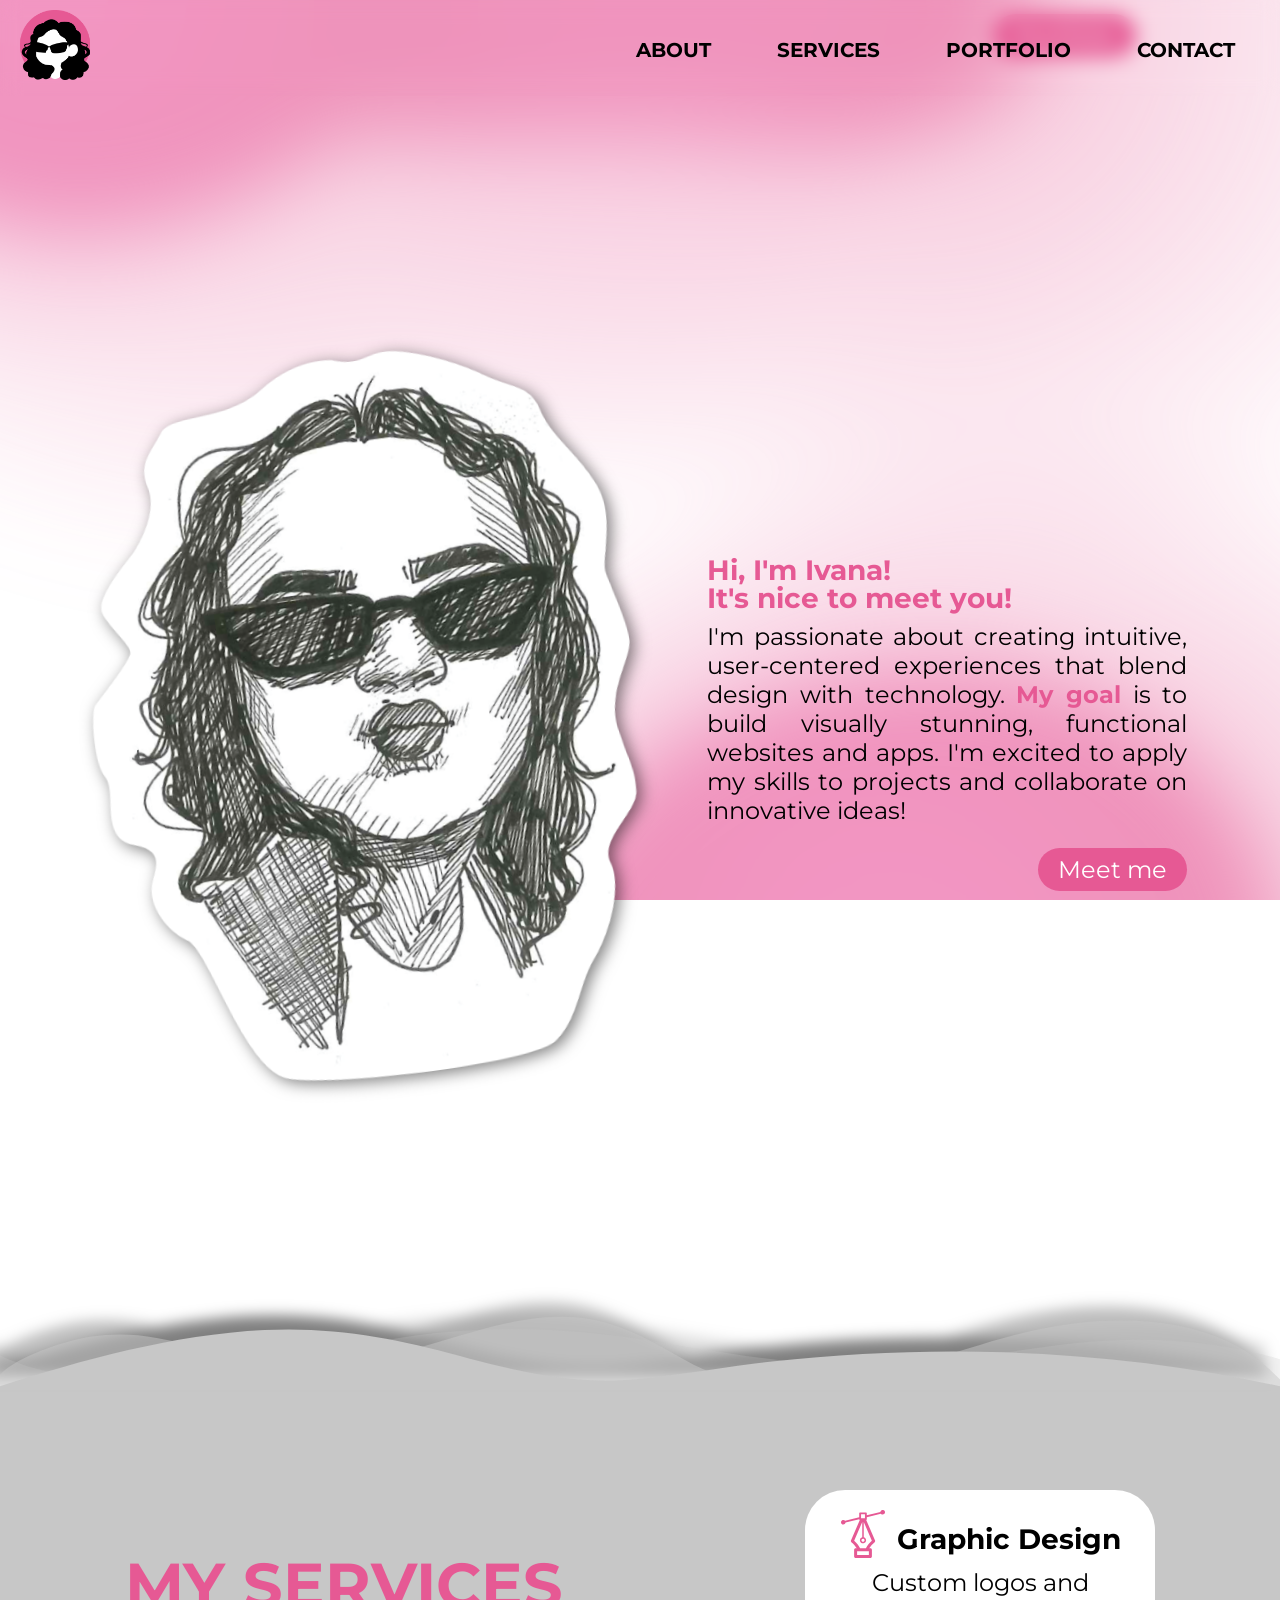
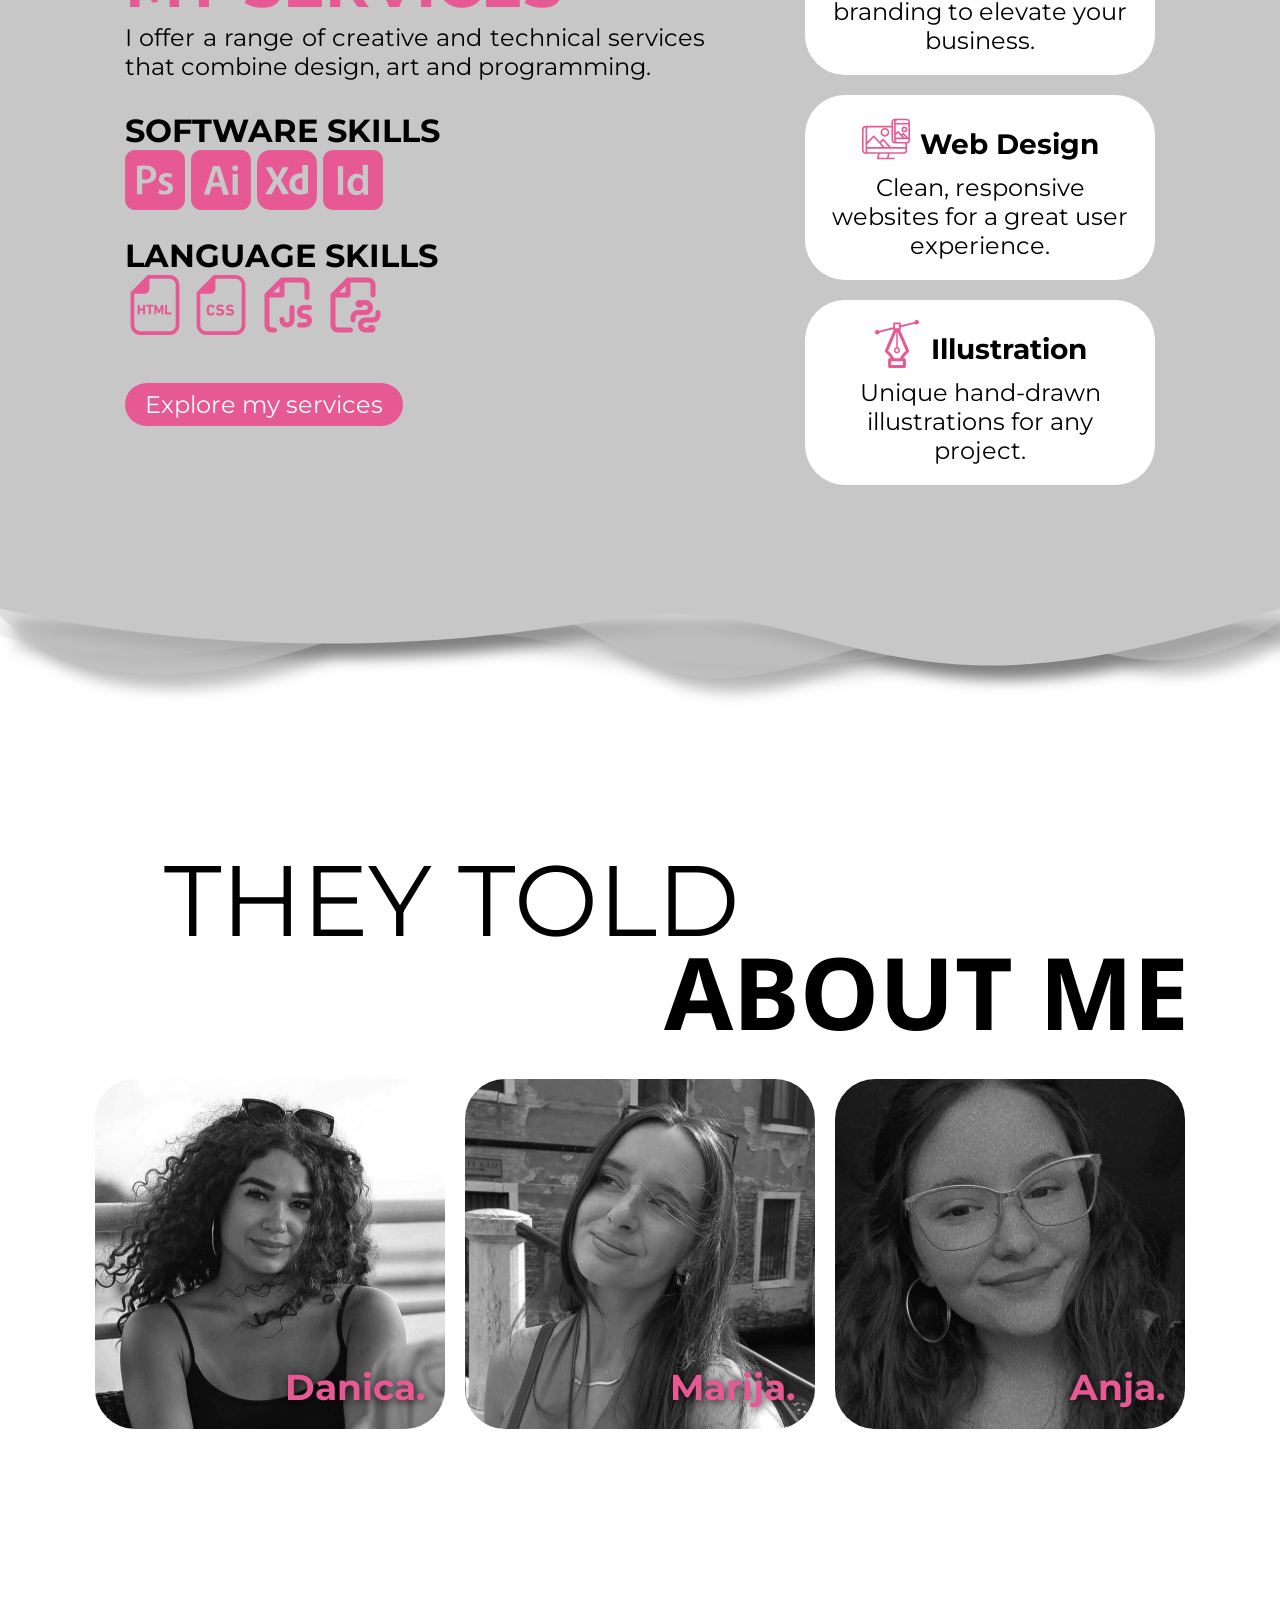
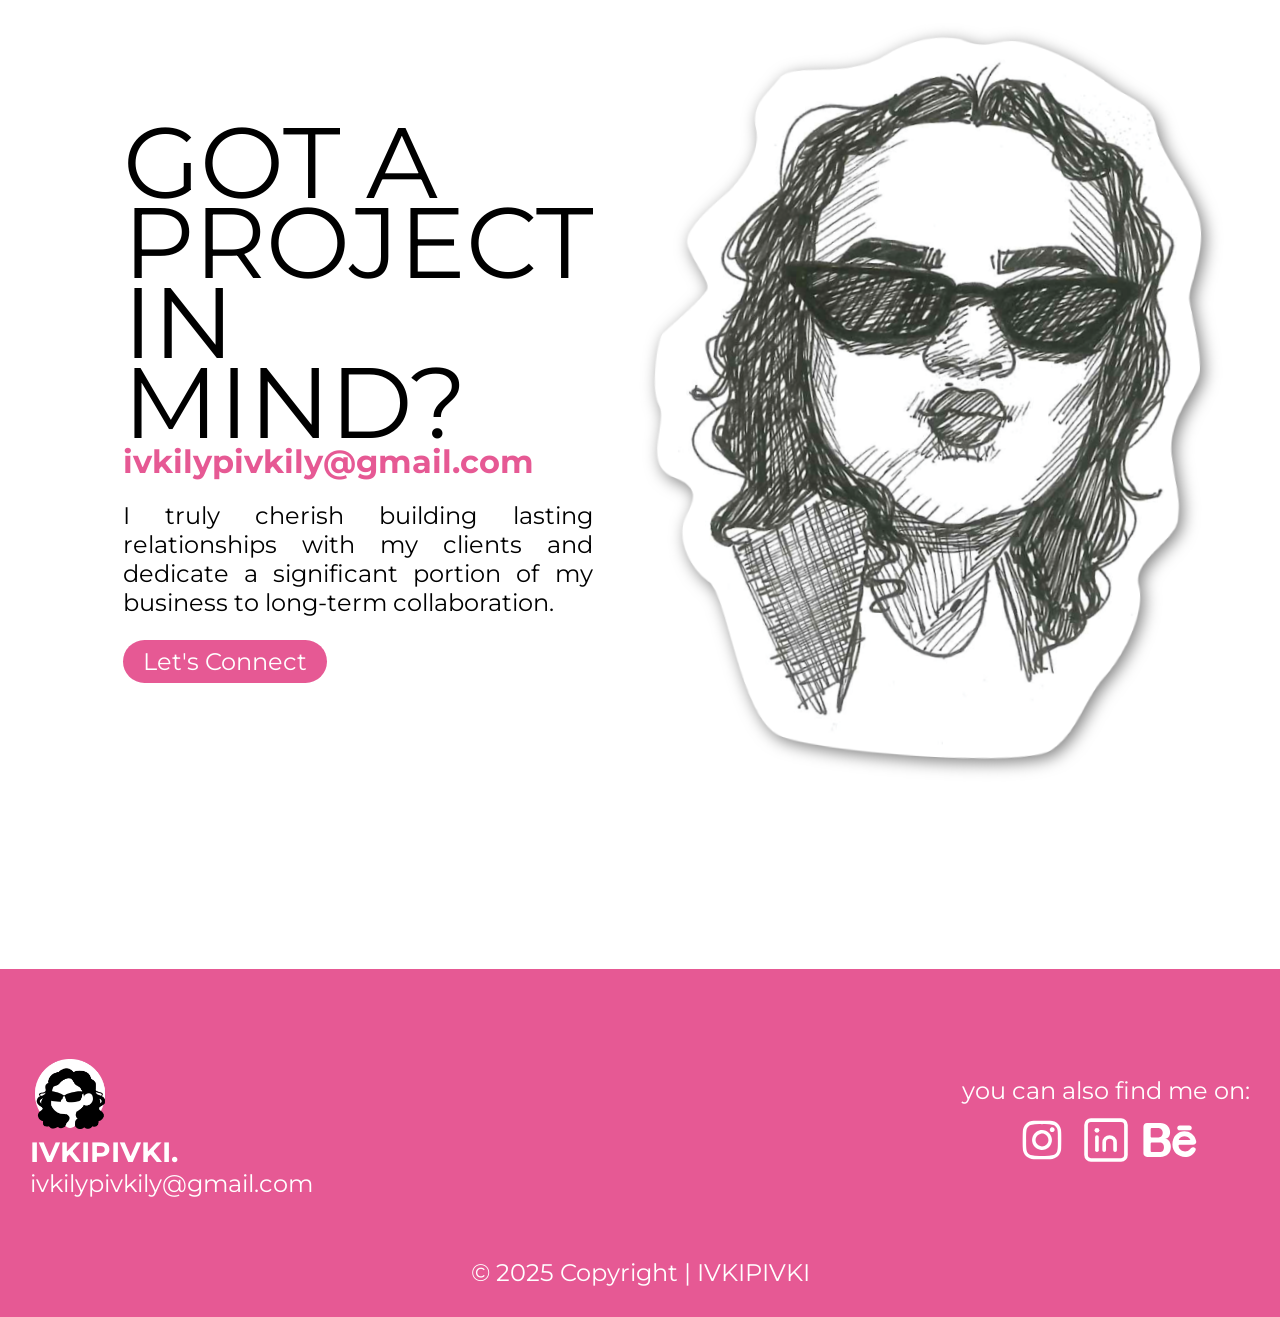
==== commit 98c372ba: "index.html" ====
--- a/index.html
+++ b/index.html
@@ -30,7 +30,7 @@
         <header class="header-wrapper">
     <div class="header">
         <div class="header-logo">
-            <a href="index.html"><img src="Slike/LOGO/Logo1.png"></a>
+            <a href="index.html"><img src="Slike/Logo/Logo1.png"></a>
         </div>
 
         <nav>
@@ -82,7 +82,7 @@
 
             <div class="wave-top-wrapper">
                 <div class="wave-top">
-                    <img src="Slike/HOME/wave.svg">
+                    <img src="Slike/Home/wave.svg">
                 </div>
             </div>
 
@@ -141,7 +141,7 @@
 
             <div class="wave-bottom-wrapper">
                 <div class="wave-bottom">
-                    <img src="Slike/HOME/wave.svg">
+                    <img src="Slike/Home/wave.svg">
                 </div>
             </div>        
 
@@ -150,7 +150,7 @@
                     
                     <div class="told-card-container">
                         <div class="card">
-                            <img src="Slike/HOME/told sekcija/Danica.jpg" alt="Danica">
+                            <img src="Slike/Home/told sekcija/Danica.jpg" alt="Danica">
                             <div class="card-text">
                                 <p>Ivana has collaborated with me on various projects, and I can 
                                     confidently say that she is an equally wonderful artist and colleague. 
@@ -165,7 +165,7 @@
                         </div>
 
                         <div class="card">
-                            <img src="Slike/HOME/told sekcija/Marija.jpg" alt="Marija">
+                            <img src="Slike/Home/told sekcija/Marija.jpg" alt="Marija">
                             <div class="card-text">
                                 <p>Working with Ivana is an exceptional experience. Her ability to 
                                     clarify ideas, stay organized, and support the team at all 
@@ -179,7 +179,7 @@
                         </div>
 
                         <div class="card">
-                            <img src="Slike/HOME/told sekcija/Anja.jpg" alt="Anja">
+                            <img src="Slike/Home/told sekcija/Anja.jpg" alt="Anja">
                             <div class="card-text">
                                 <p>Working with Ivana is always a pleasure. Her creativity, expertise, 
                                     and ability to quickly solve challenges make her an invaluable member 
@@ -216,19 +216,19 @@
         <footer> 
             <div class="footer-wrapper">
                 <div class="footer-contact"> 
-                    <a href="index.html"><img src="Slike/LOGO/Logo2.png" alt="IVKIPIVKI logo"></a>
+                    <a href="index.html"><img src="Slike/Logo/Logo2.png" alt="IVKIPIVKI logo"></a>
                     <h3>IVKIPIVKI.</h3>
                     <p>ivkilypivkily@gmail.com</p>
                 </div>
                 <div class="footer-social">
                     <p>you can also find me on:</p>
-                    <a href="https://www.instagram.com/ivkiipivkii" target="_blank"><img src="Slike/FOOTER/ig.svg" alt="instagram @ivkiipivkii"></a>
-                    <a href="https://www.linkedin.com/in/ivananikolovski" target="_blank"><img src="Slike/FOOTER/in.svg" alt="linkedin Ivana Nikolovski"></a>
-                    <a href="https://www.behance.net/ivkipivki" target="_blank"><img src="Slike/FOOTER/behance.svg" alt='behance ivkipivki'></a>
+                    <a href="https://www.instagram.com/ivkiipivkii" target="_blank"><img src="Slike/Footer/ig.svg" alt="instagram @ivkiipivkii"></a>
+                    <a href="https://www.linkedin.com/in/ivananikolovski" target="_blank"><img src="Slike/Footer/in.svg" alt="linkedin Ivana Nikolovski"></a>
+                    <a href="https://www.behance.net/ivkipivki" target="_blank"><img src="Slike/Footer/behance.svg" alt='behance ivkipivki'></a>
                 </div>
             </div>
             <p>&copy; 2025 Copyright | IVKIPIVKI</p>
         </footer>
         <script src="src/main.js"></script>
     </body>
-</html>+</html>
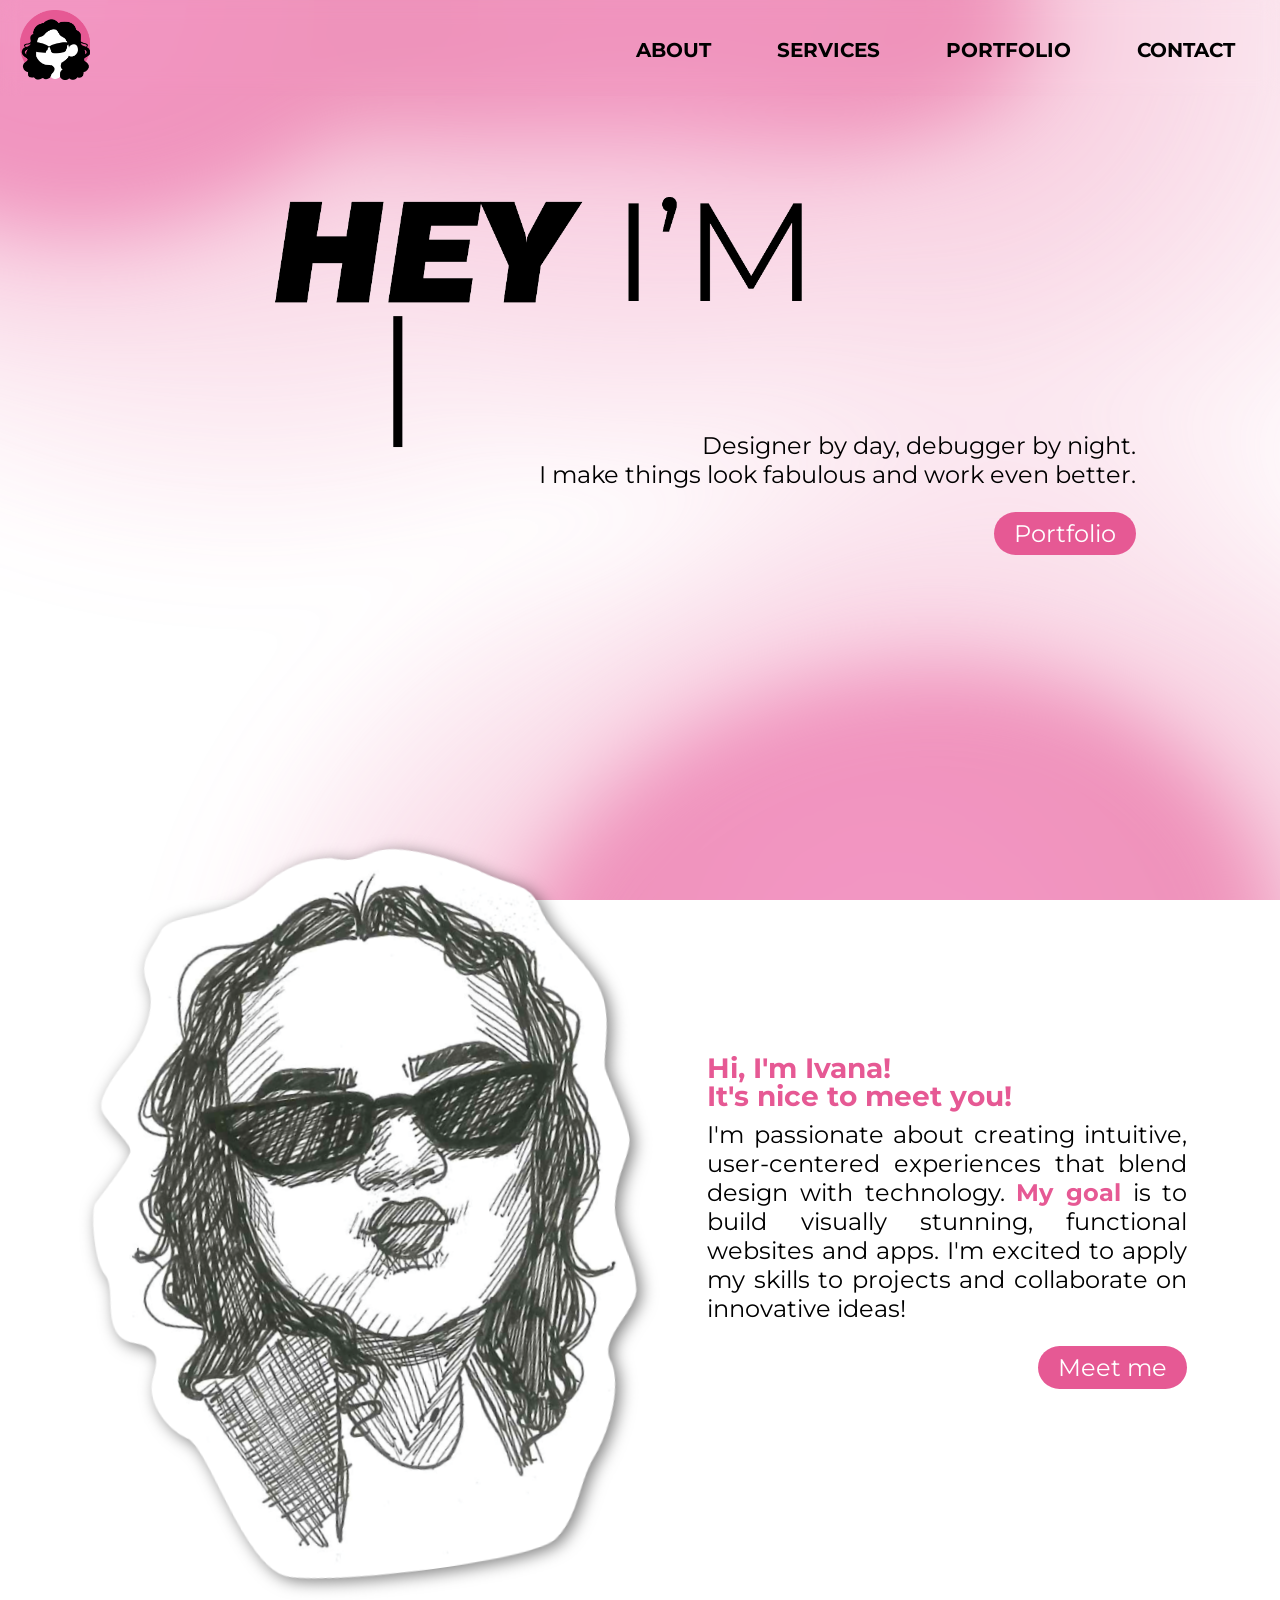
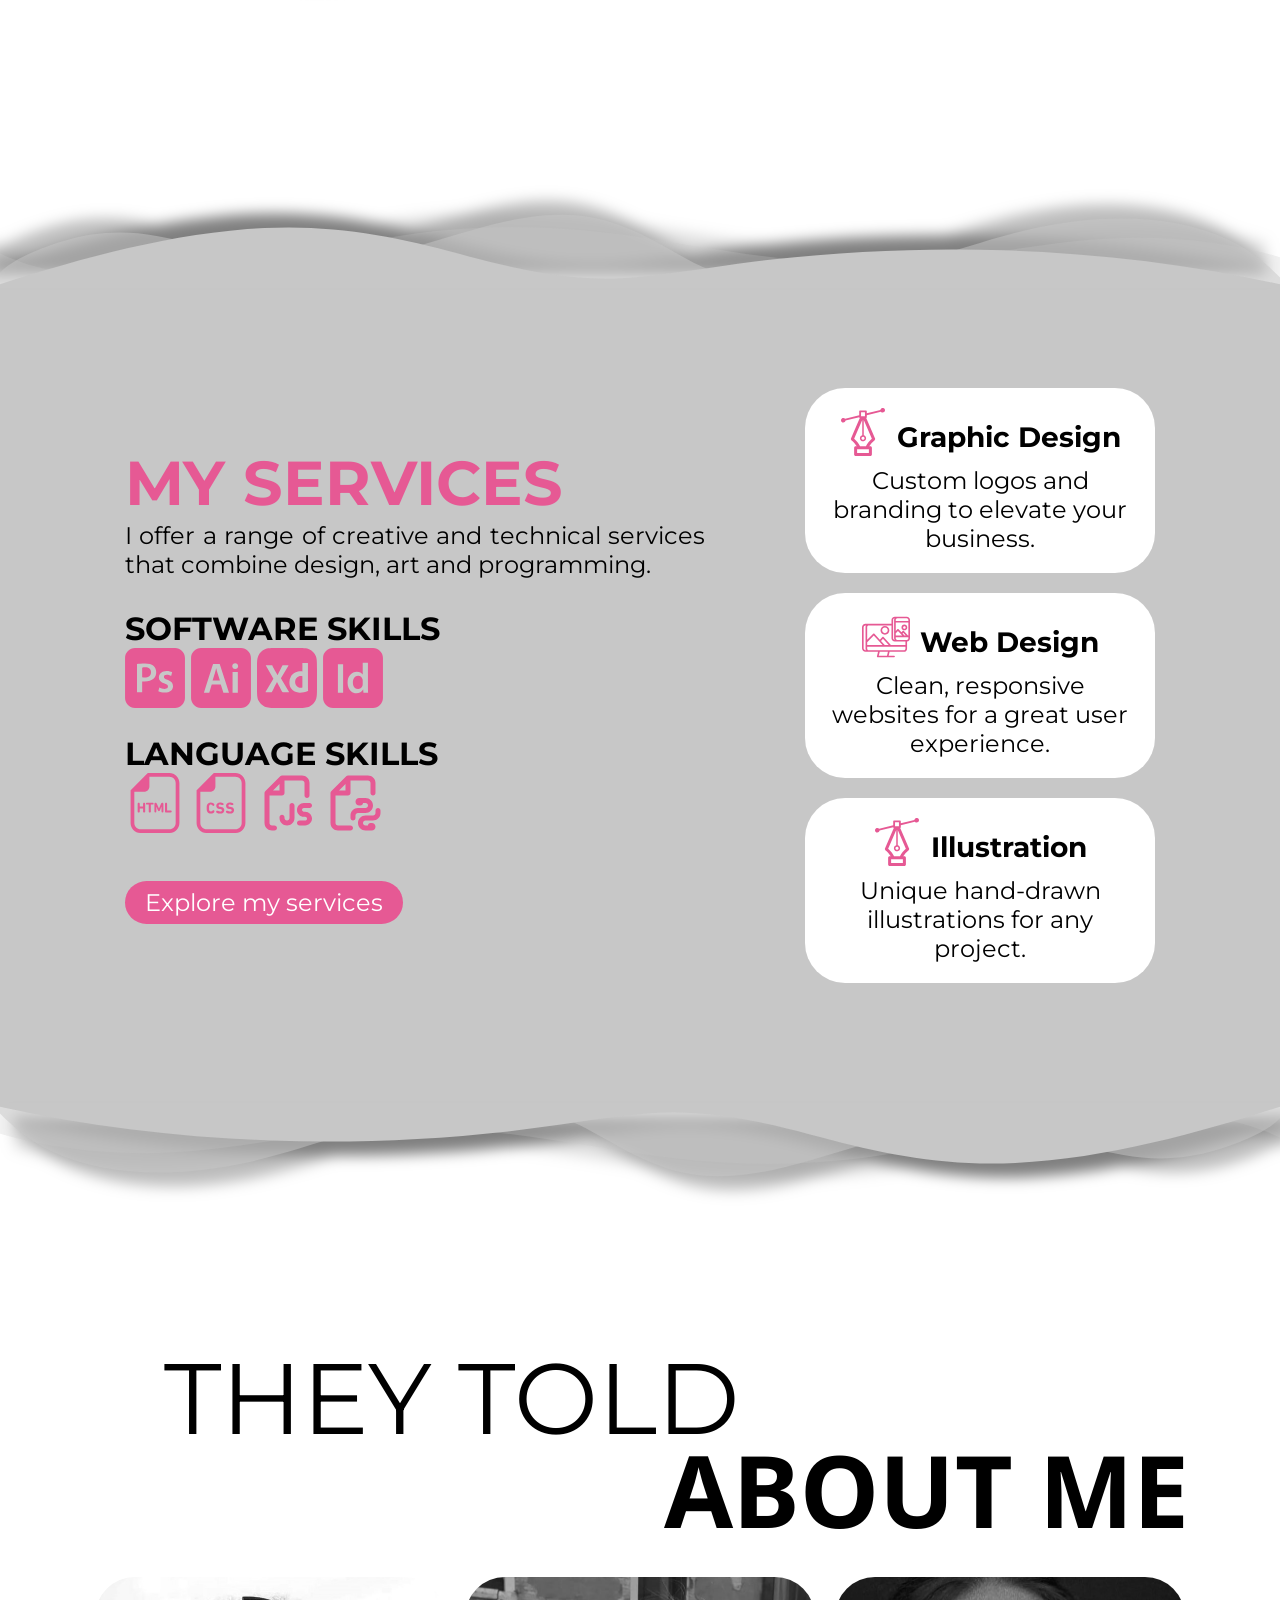
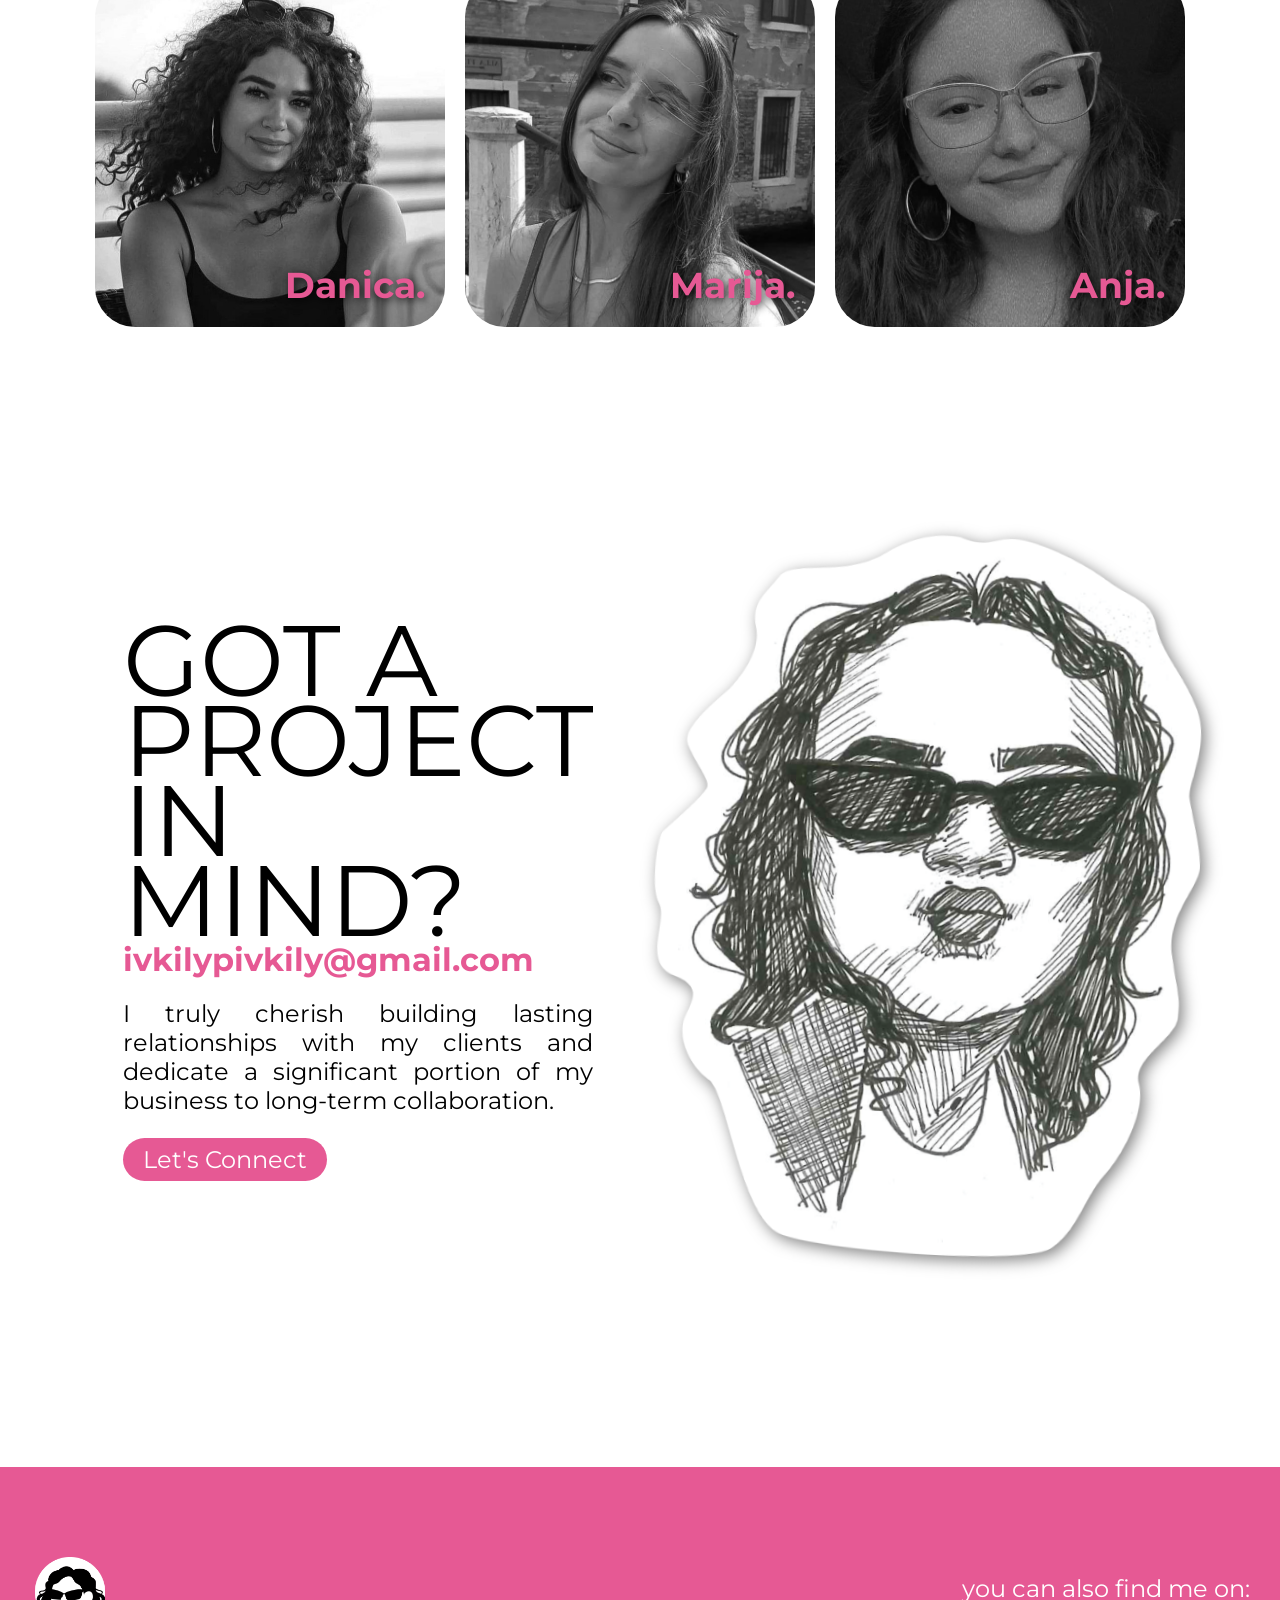
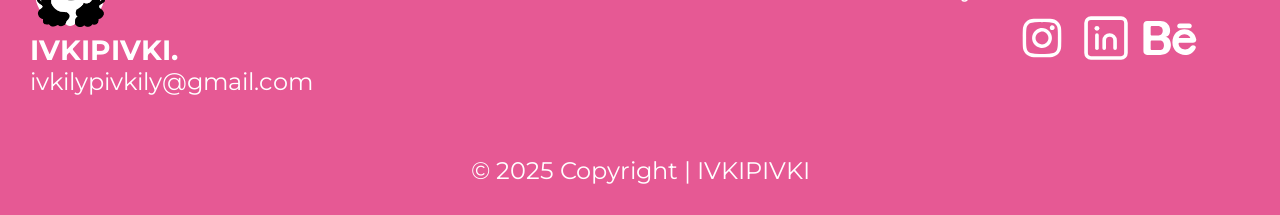
==== commit 574a461f: "index.html" ====
--- a/index.html
+++ b/index.html
@@ -57,8 +57,8 @@
 
         <main>
             <div id="hero-wrapper">
-                <video autoplay muted playsinline src="Slike/HERO/ivkipivkiAnimacija.webm" id="desktopVideo"></video>
-                <video autoplay muted playsinline src="Slike/HERO/MobVersion.webm" id="MobileVideo"></video>
+                <video autoplay muted playsinline src="Slike/Hero/ivkipivkiAnimacija.webm" id="desktopVideo"></video>
+                <video autoplay muted playsinline src="Slike/Hero/MobVersion.webm" id="MobileVideo"></video>
                 <div class="hero-text">
                     <p>Designer by day, debugger by night.<br>I make things look fabulous and work even better.</p>
                     <a href="portfolio.html" class="button">Portfolio</a>
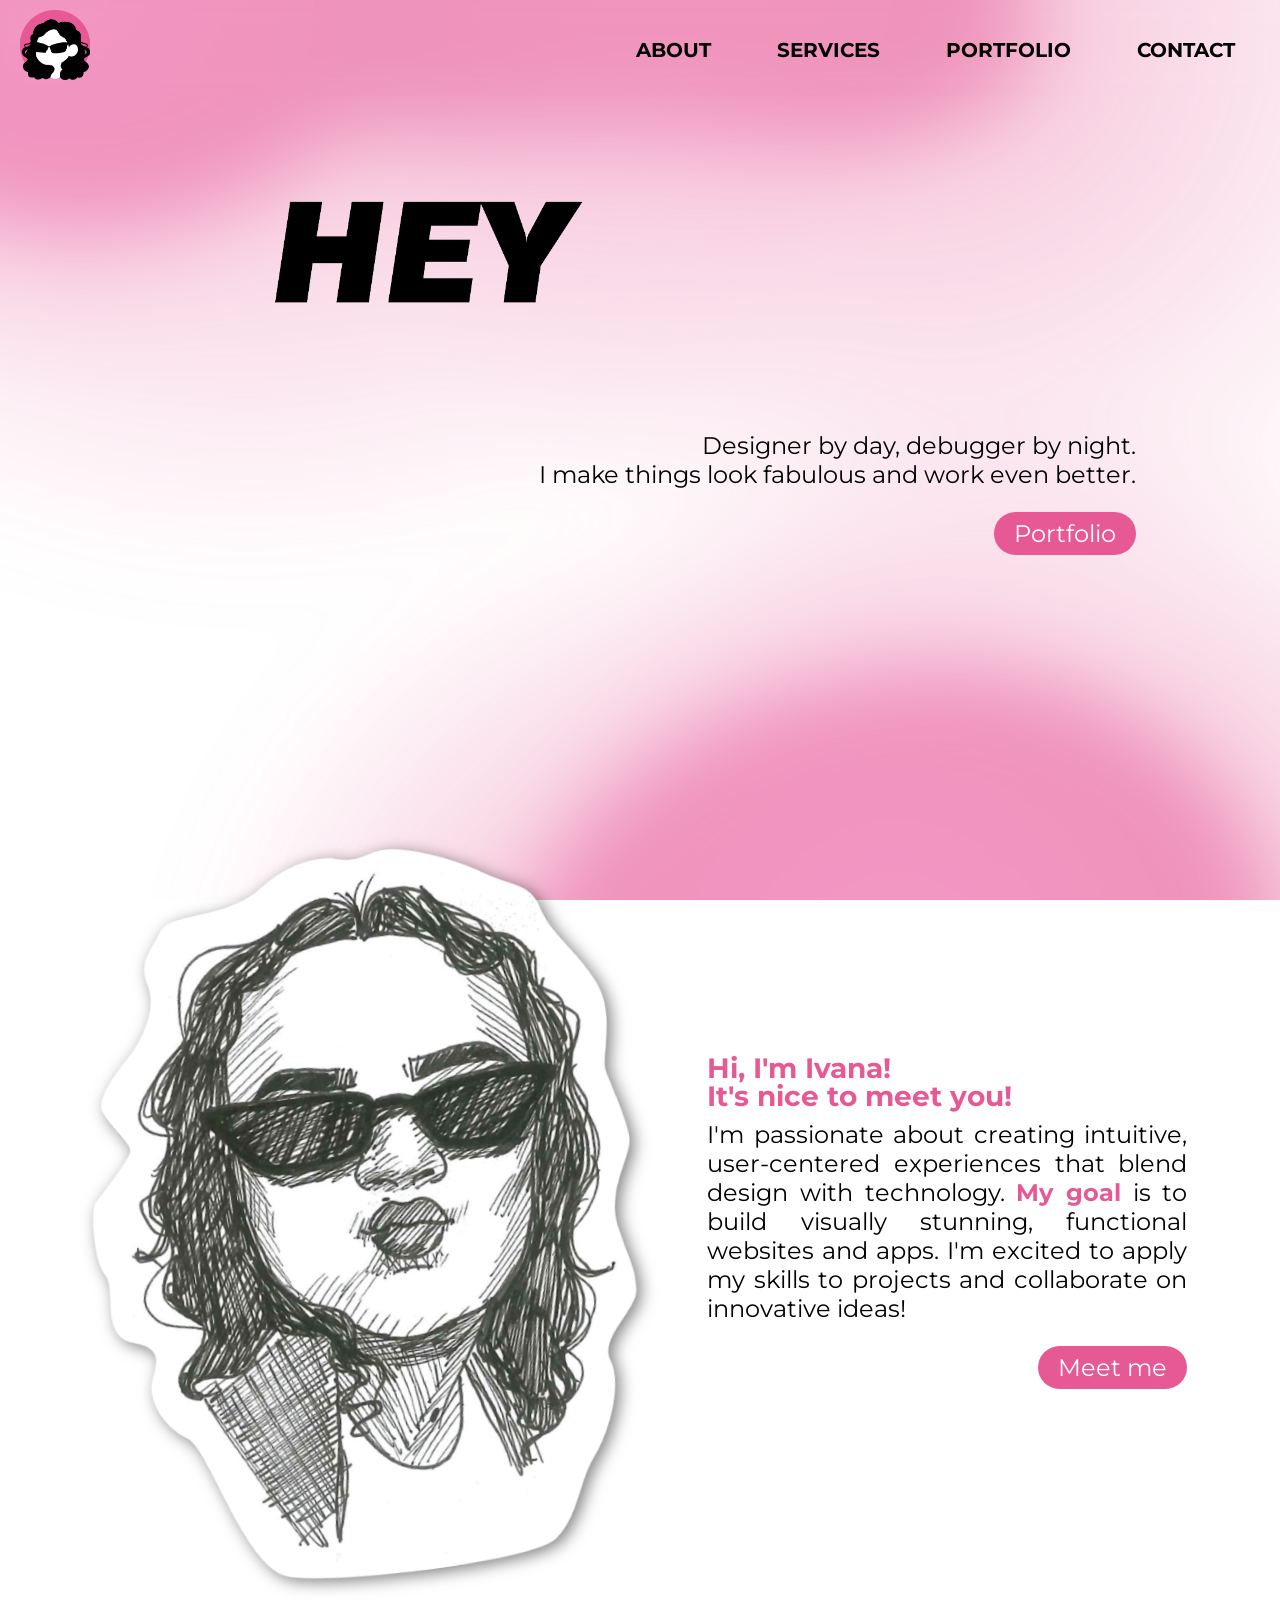
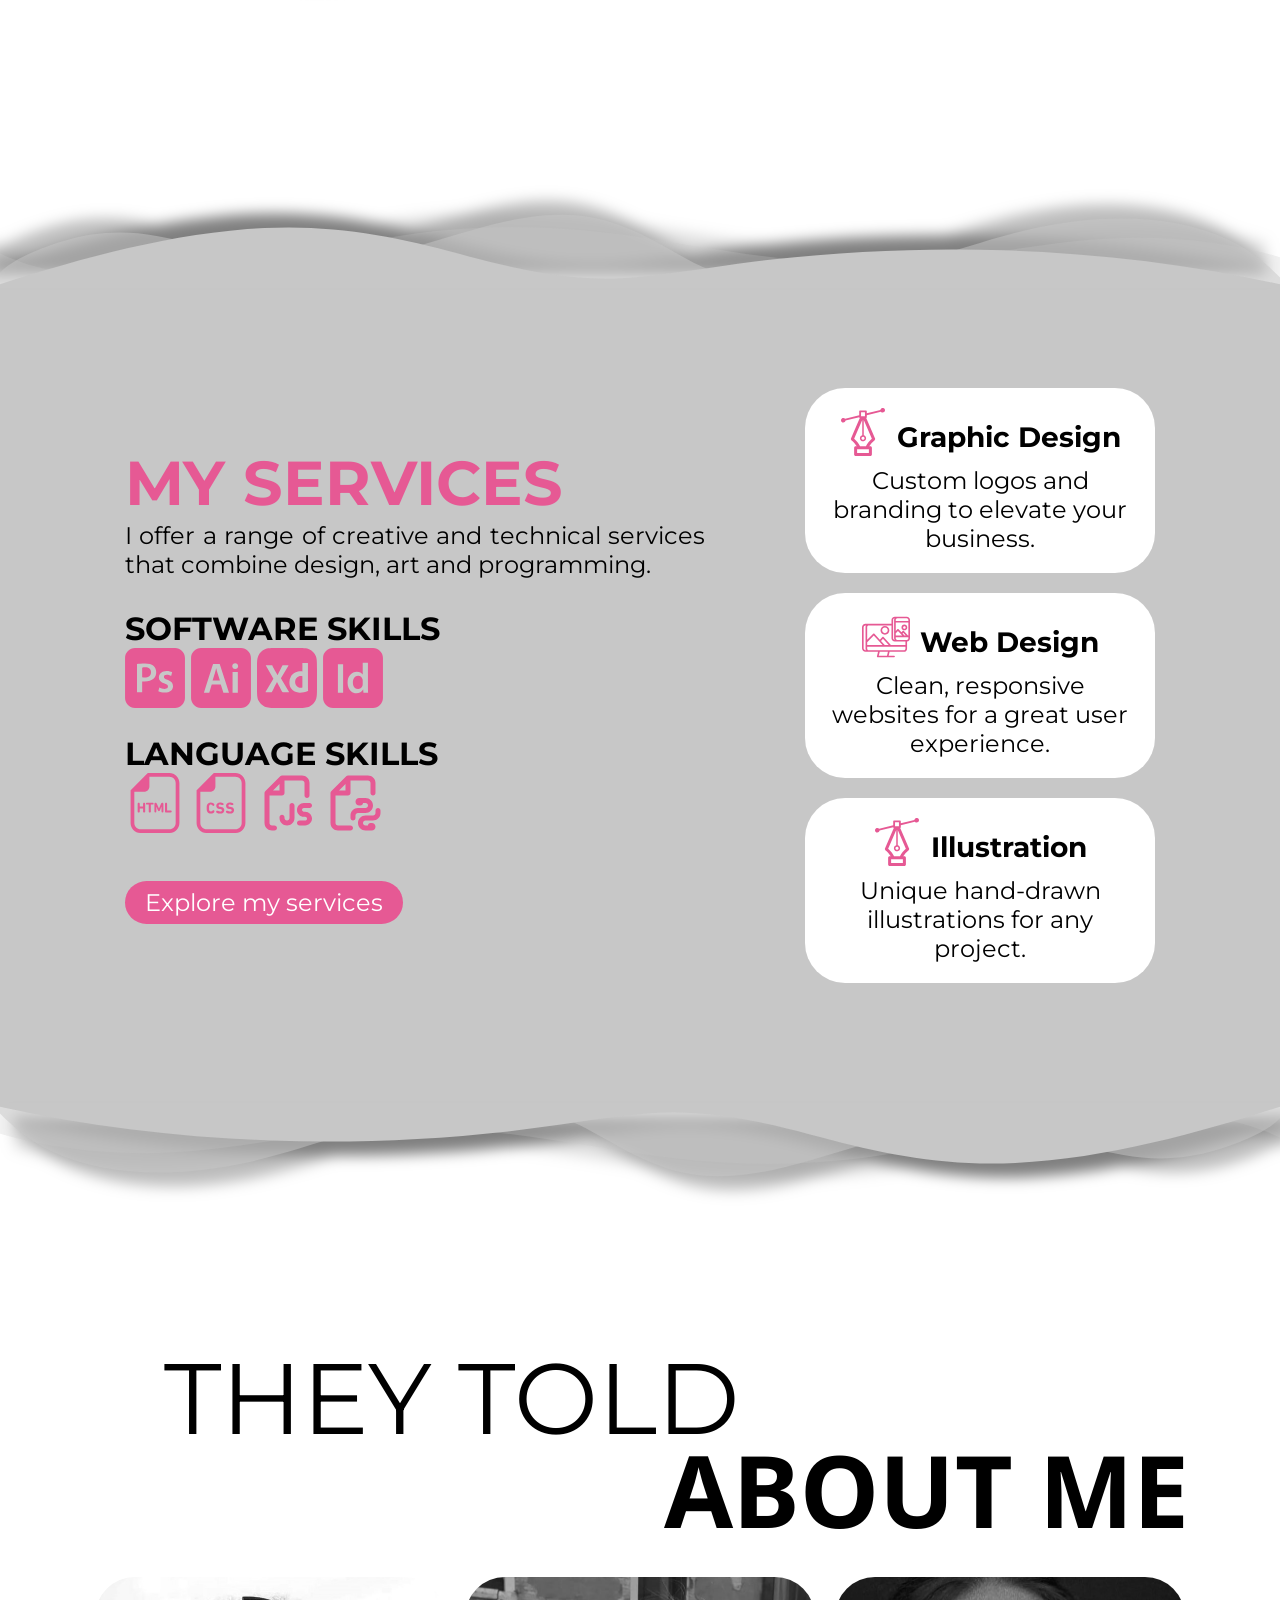
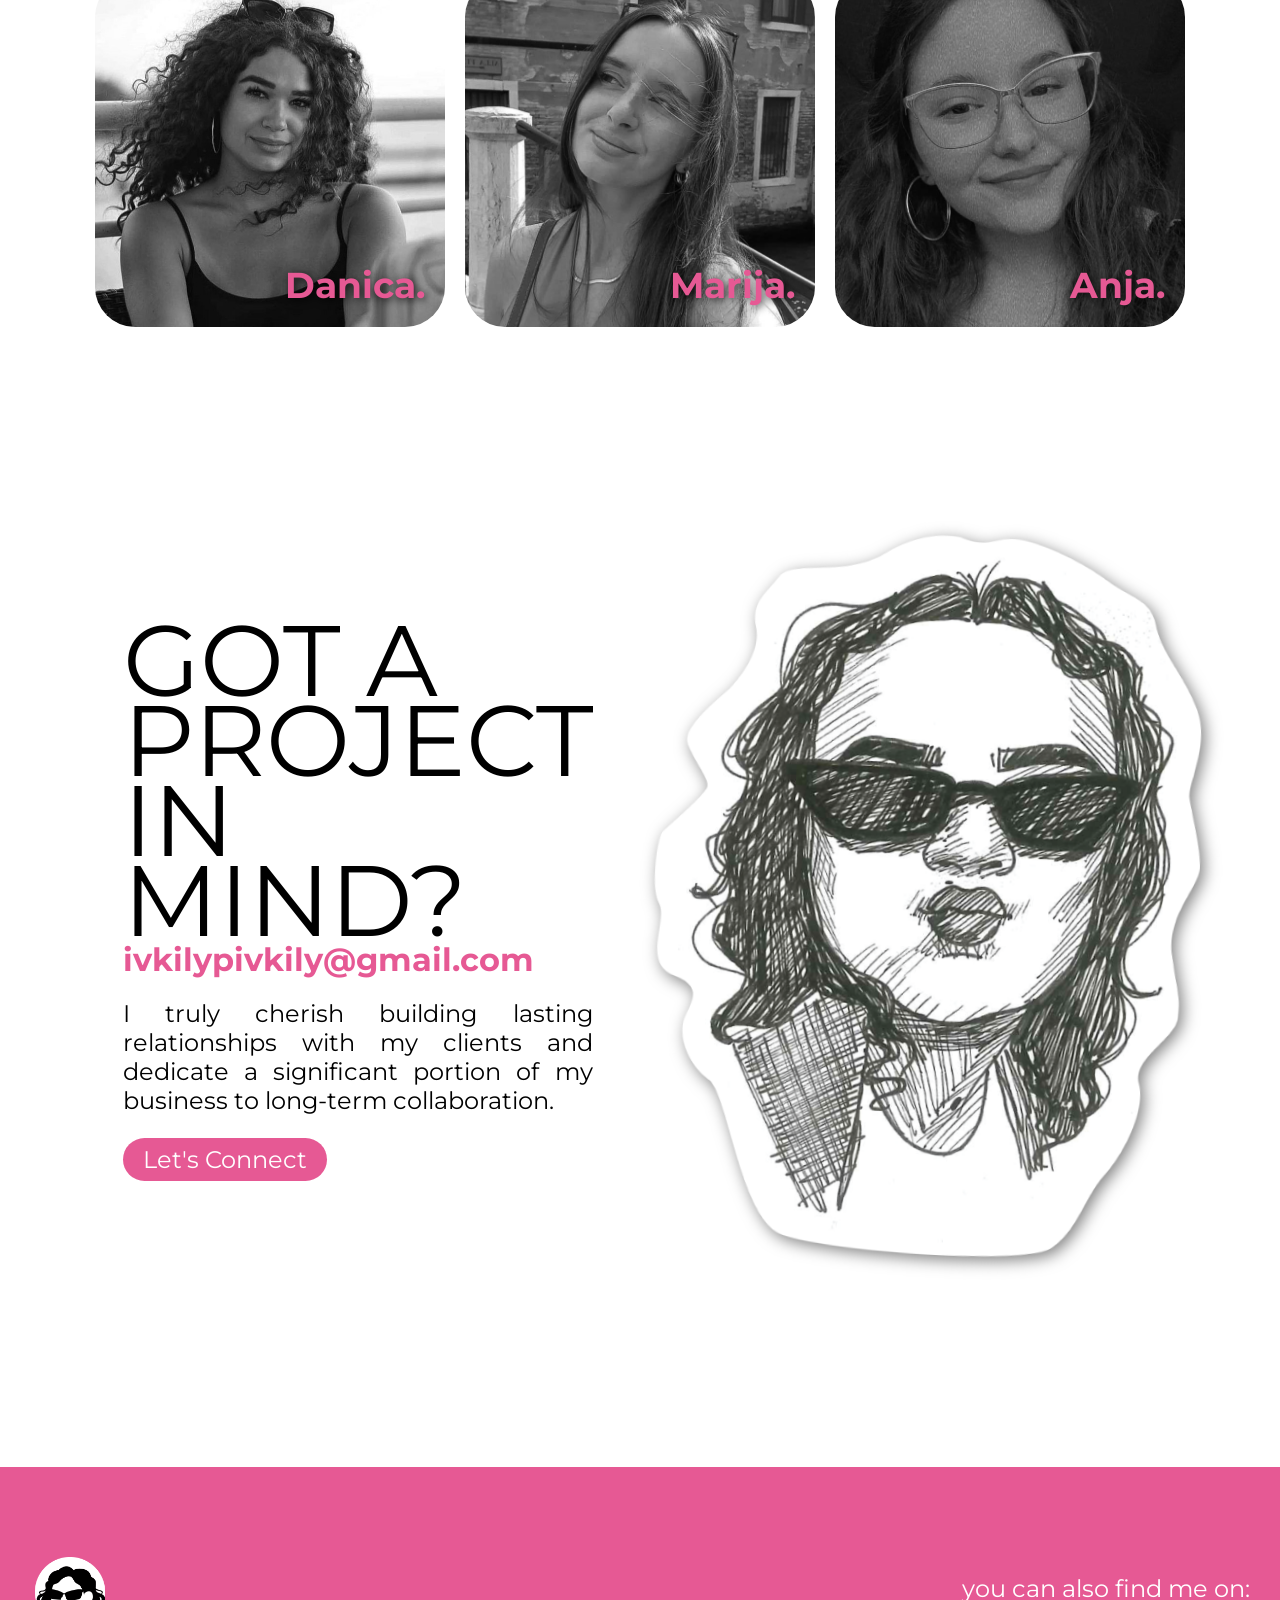
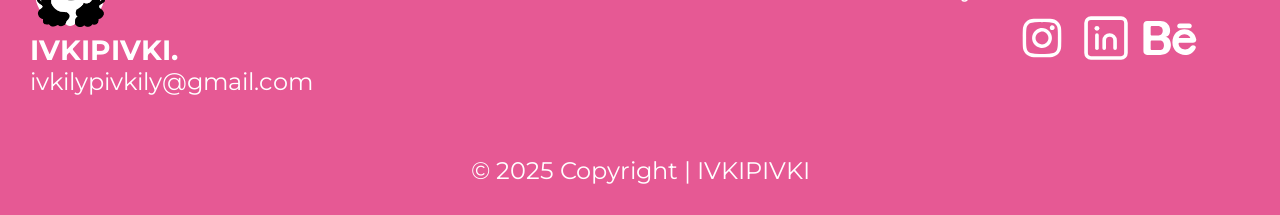
==== commit 14520899: "index.html" ====
--- a/index.html
+++ b/index.html
@@ -58,7 +58,7 @@
         <main>
             <div id="hero-wrapper">
                 <video autoplay muted playsinline src="Slike/Hero/ivkipivkiAnimacija.webm" id="desktopVideo"></video>
-                <video autoplay muted playsinline src="Slike/Hero/MobVersion.webm" id="MobileVideo"></video>
+                <video autoplay muted playsinline src="Slike/Hero/Mobversion.webm" id="MobileVideo"></video>
                 <div class="hero-text">
                     <p>Designer by day, debugger by night.<br>I make things look fabulous and work even better.</p>
                     <a href="portfolio.html" class="button">Portfolio</a>
